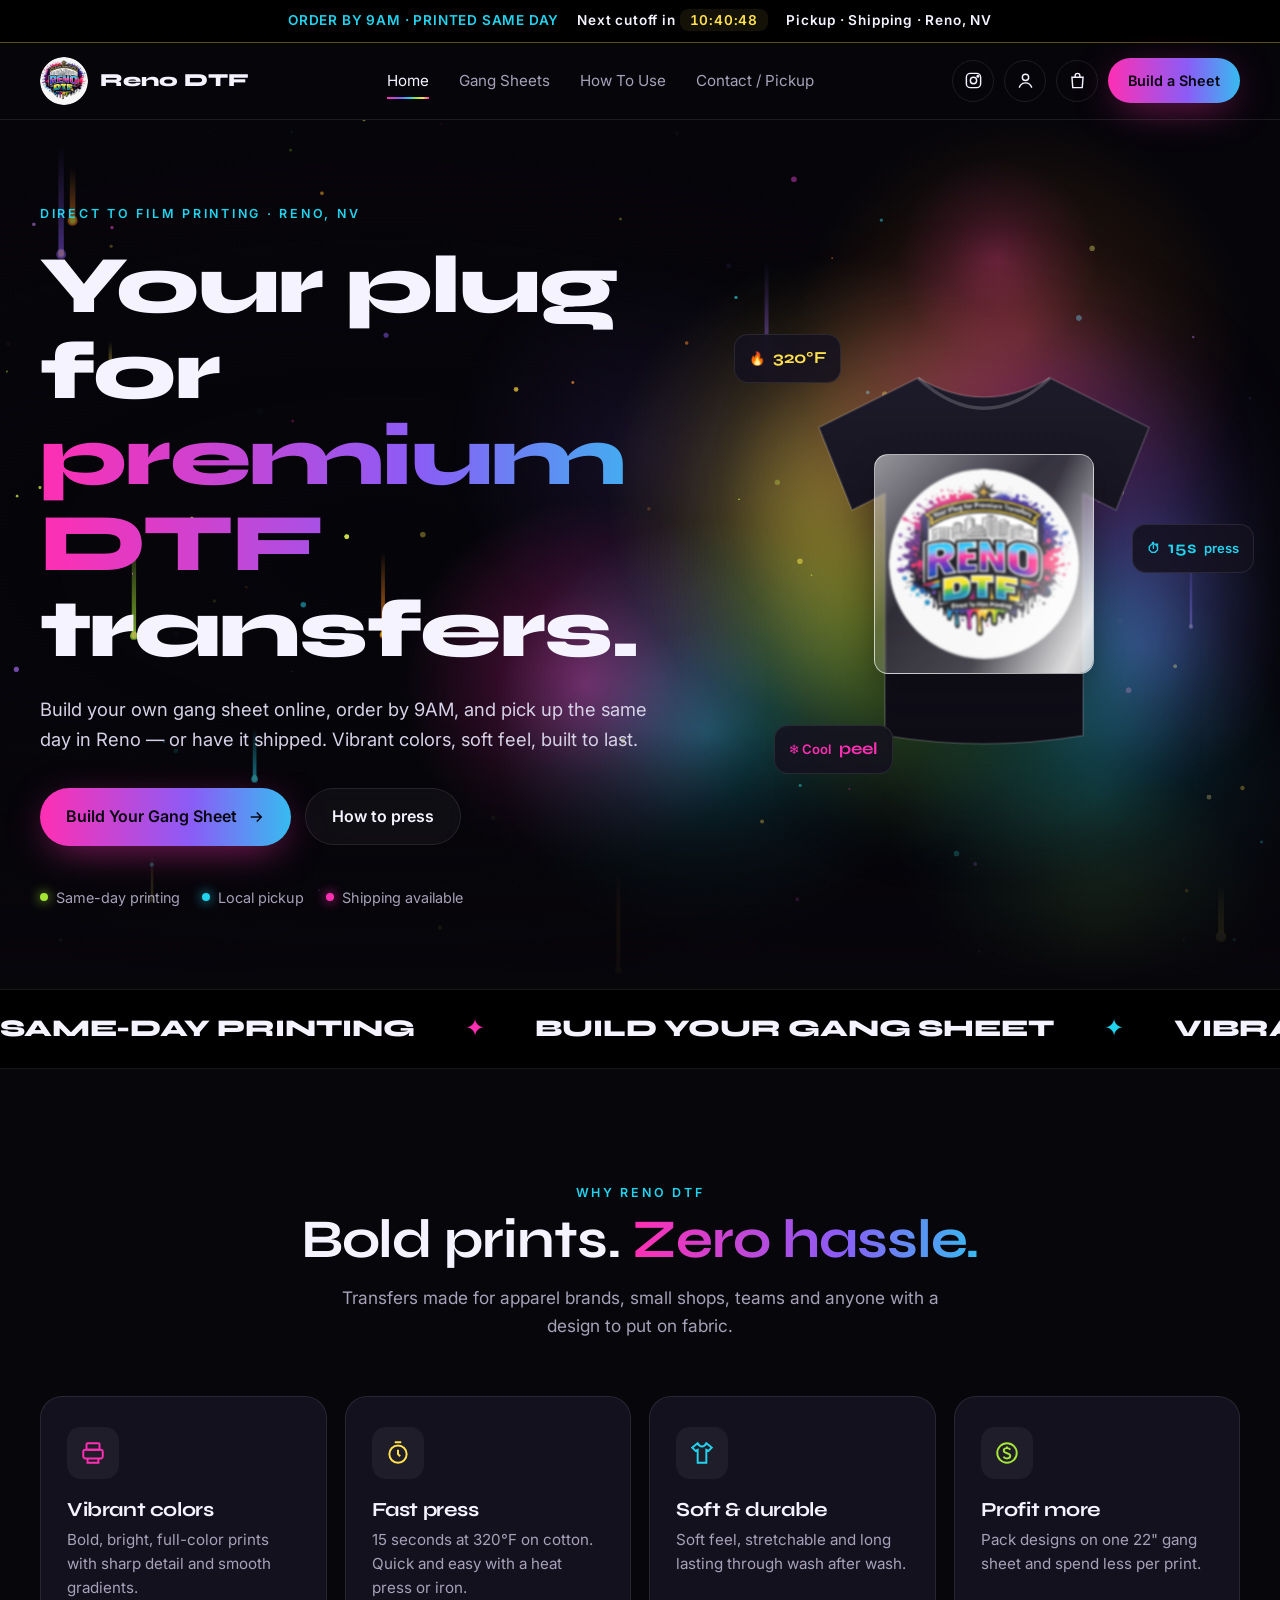
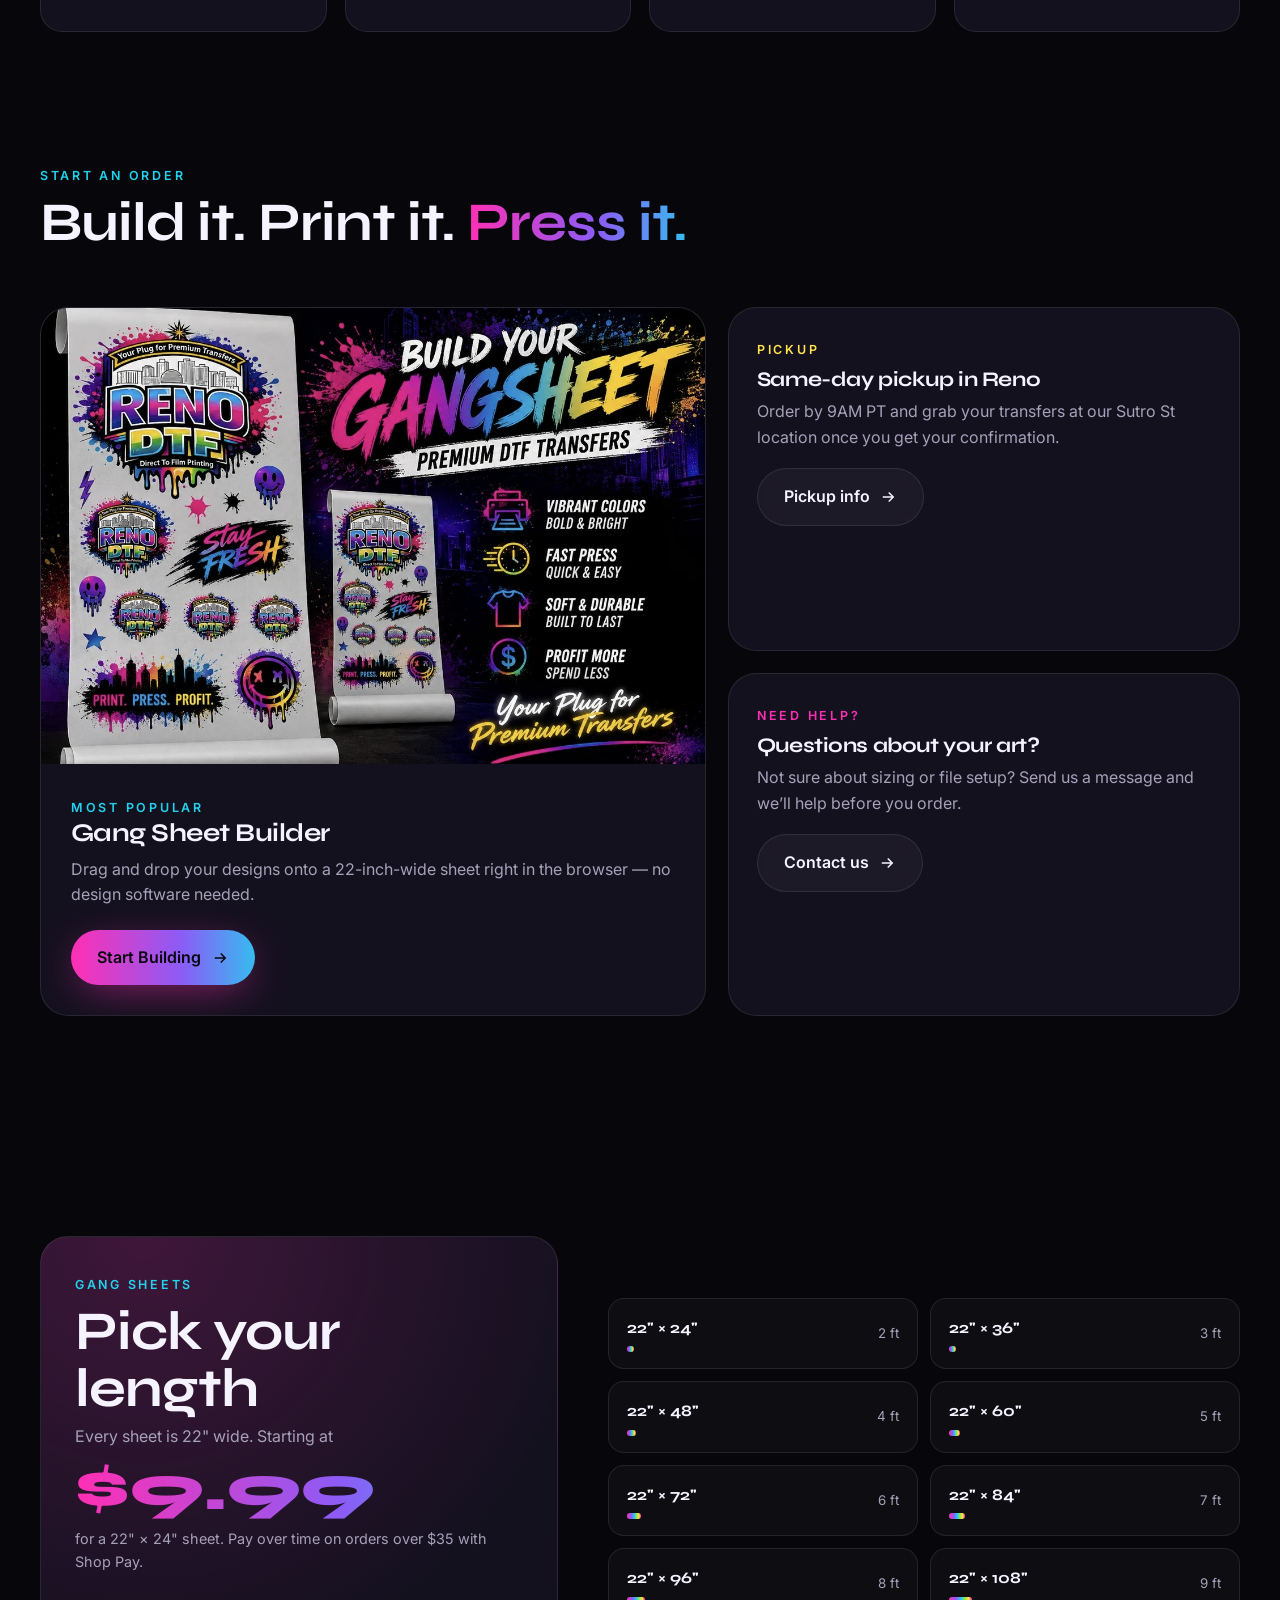
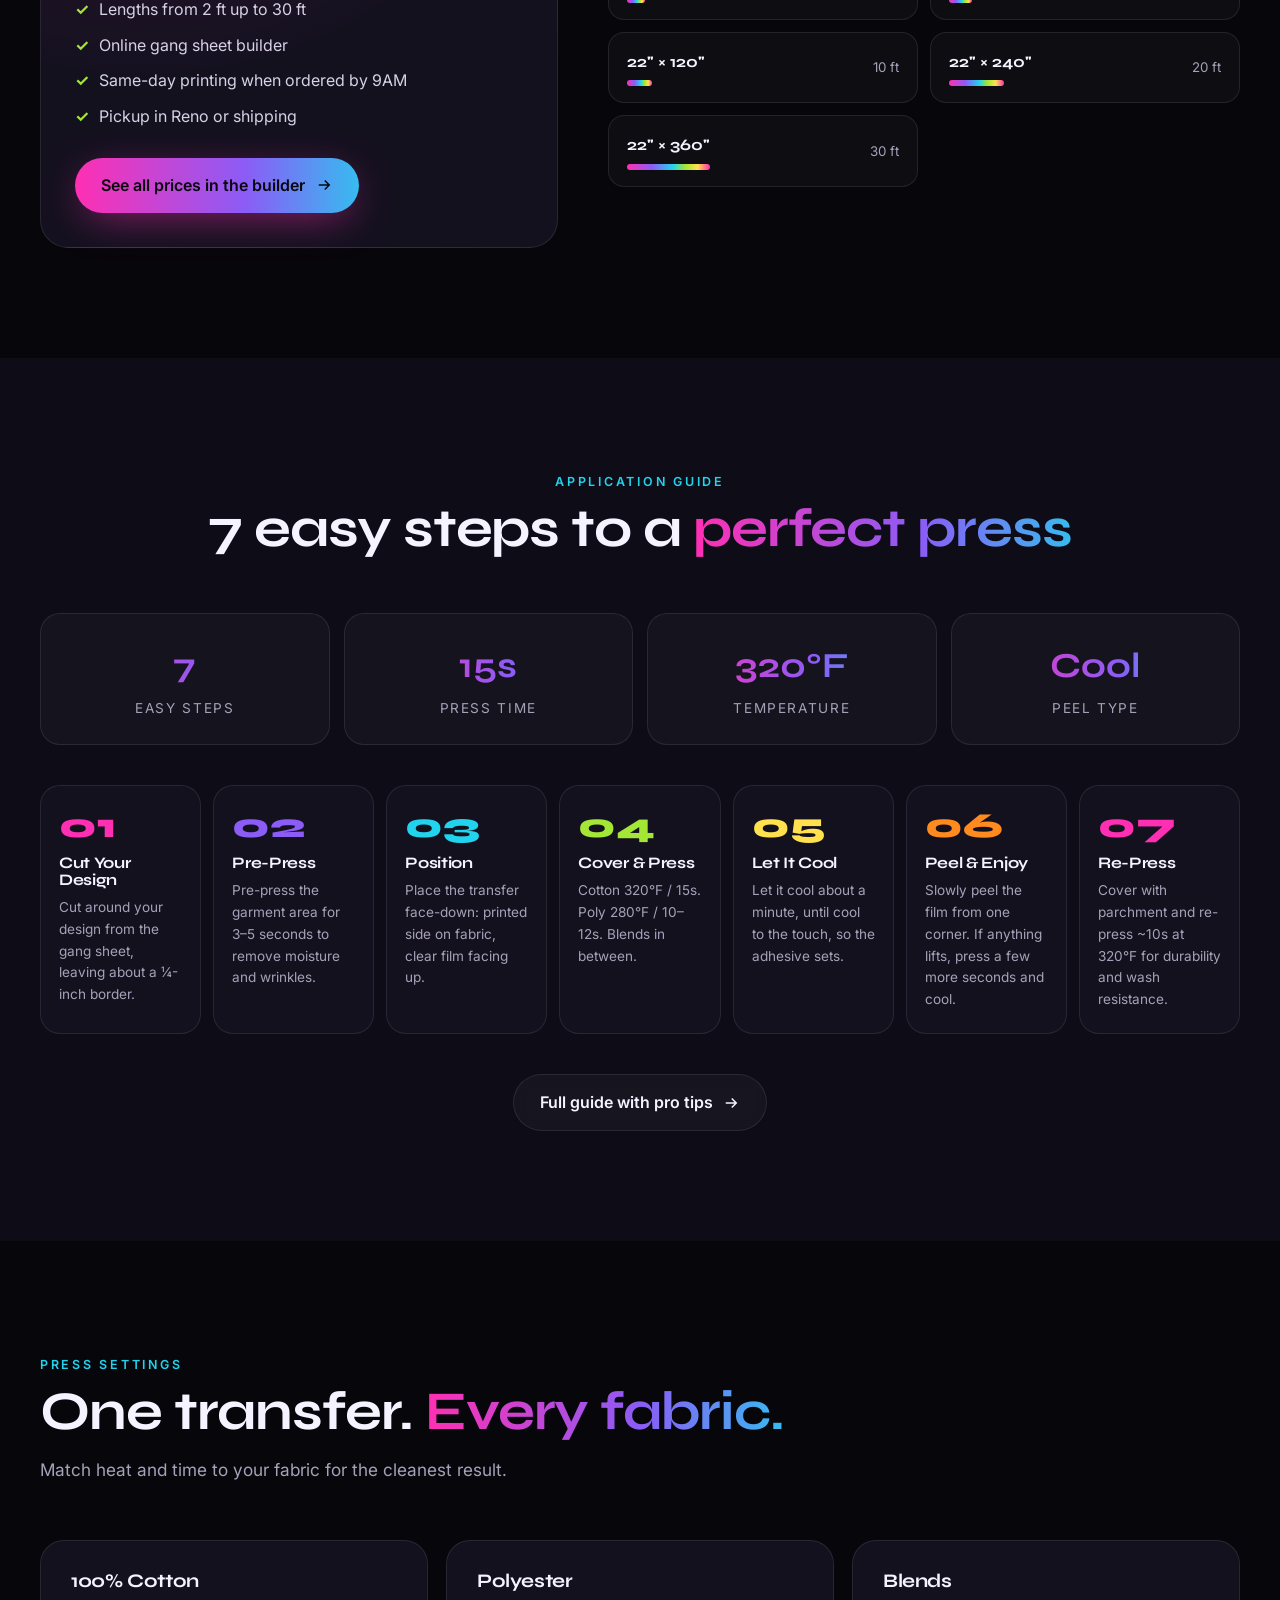
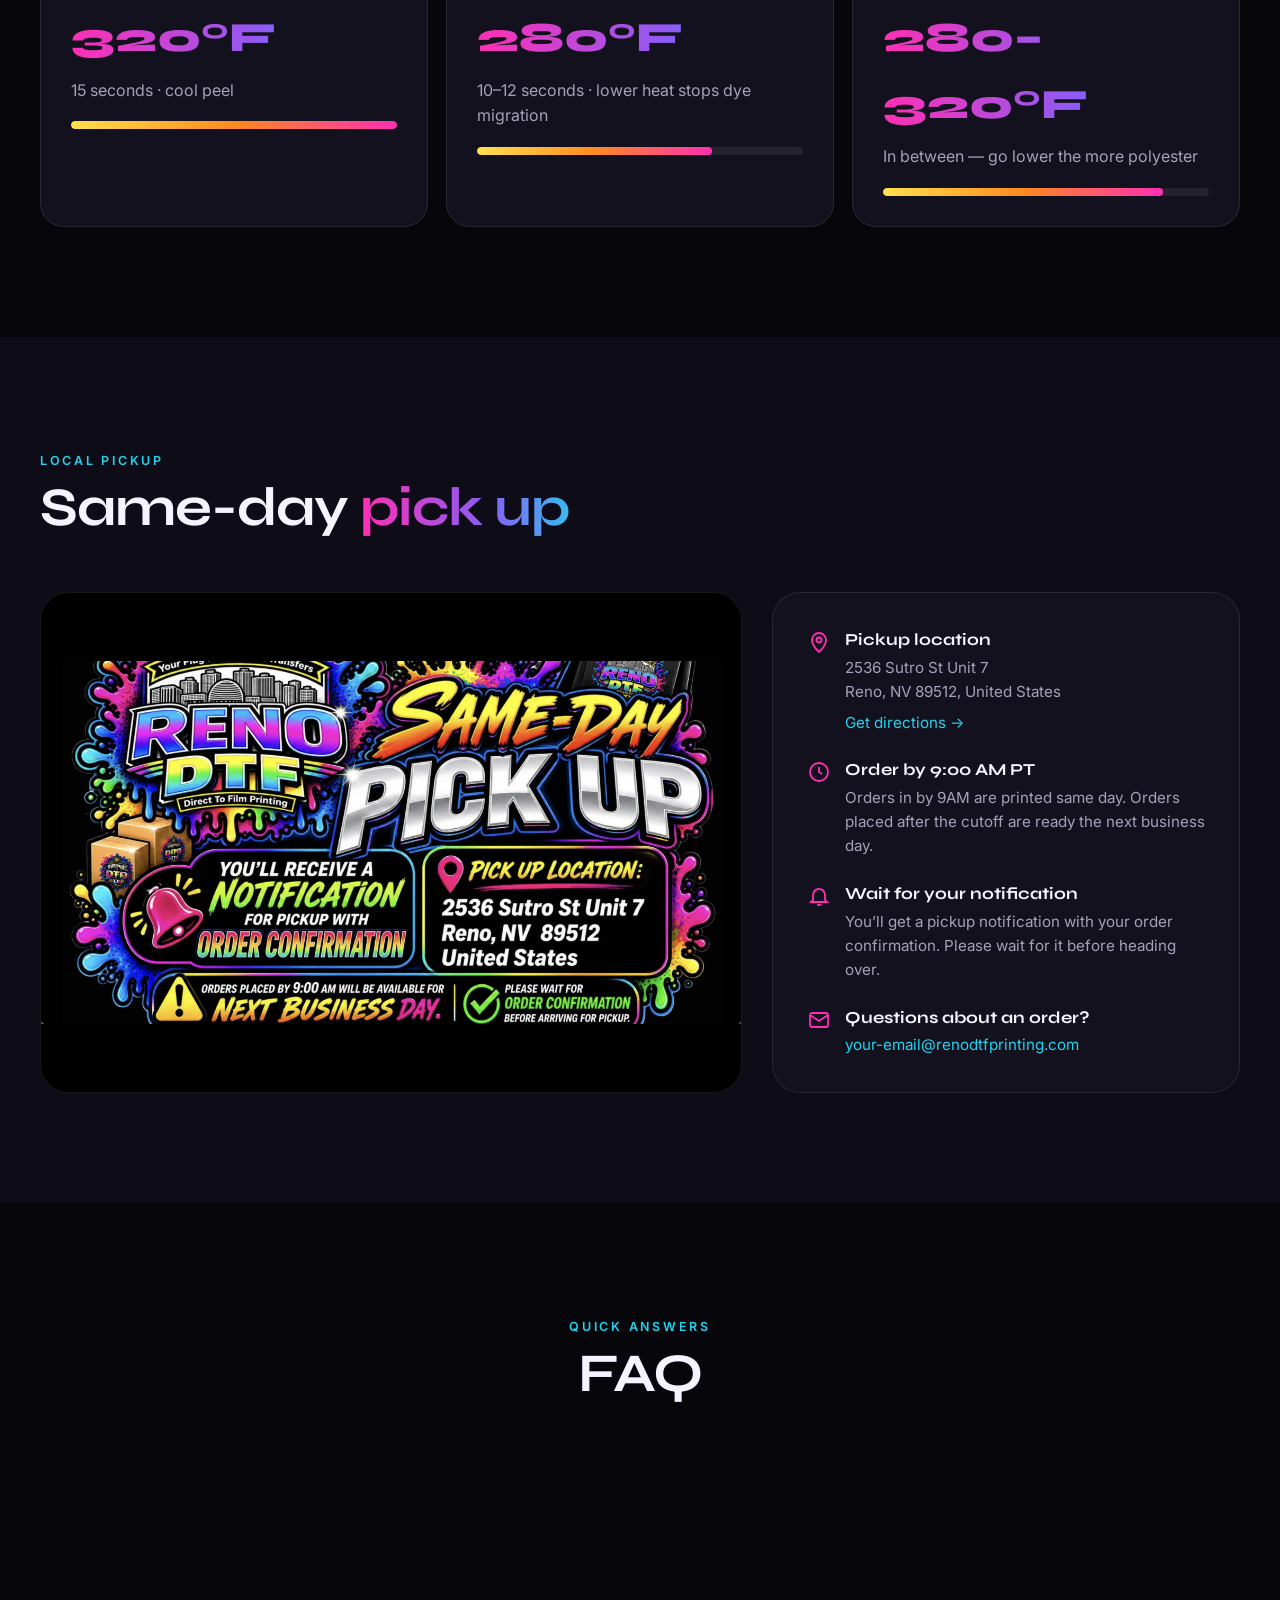
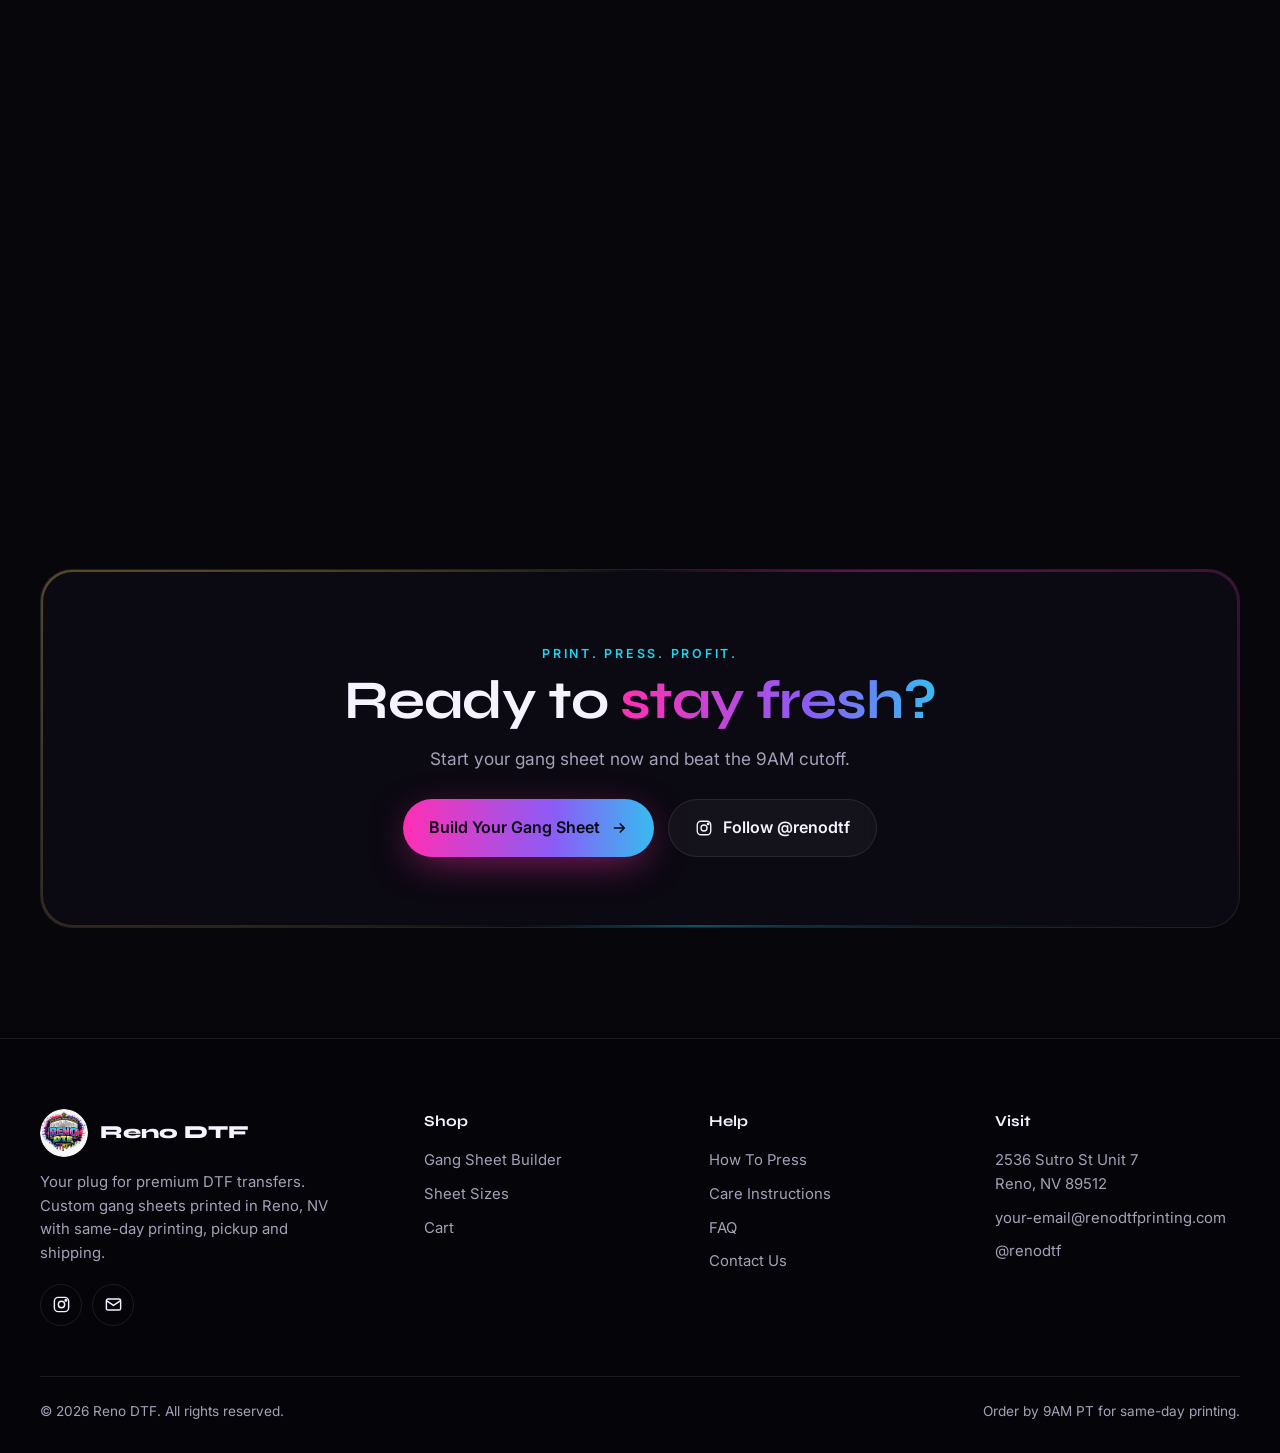
==== index.html @ 8057460b "Add files via upload" ====
<!doctype html>
<html lang="en">
<head>
<meta charset="utf-8">
<meta name="viewport" content="width=device-width,initial-scale=1">
<title>Reno DTF | Custom DTF Transfers & Gang Sheets in Reno, NV</title>
<meta name="description" content="Custom DTF transfers in Reno, NV. Build your own gang sheet, order by 9AM for same-day printing, pickup and shipping.">
<meta property="og:title" content="Reno DTF | Custom DTF Transfers & Gang Sheets in Reno, NV">
<meta property="og:description" content="Custom DTF transfers in Reno, NV. Build your own gang sheet, order by 9AM for same-day printing, pickup and shipping.">
<meta property="og:image" content="/assets/img/gangsheet-flyer.jpg">
<meta name="theme-color" content="#07060b">
<link rel="icon" href="/assets/img/favicon.png">
<link rel="preconnect" href="https://fonts.googleapis.com">
<link rel="preconnect" href="https://fonts.gstatic.com" crossorigin>
<link href="https://fonts.googleapis.com/css2?family=Inter:wght@400;500;600;700&family=Syne:wght@600;700;800&display=swap" rel="stylesheet">
<link rel="stylesheet" href="/css/style.css">
<script type="application/ld+json">
{"@context":"https://schema.org","@type":"LocalBusiness","name":"Reno DTF","description":"Custom DTF transfers and gang sheets in Reno, NV with same-day printing, pickup and shipping.","url":"https://www.renodtfprinting.com","image":"https://www.renodtfprinting.com/assets/img/logo.png","address":{"@type":"PostalAddress","streetAddress":"2536 Sutro St Unit 7","addressLocality":"Reno","addressRegion":"NV","postalCode":"89512","addressCountry":"US"},"sameAs":["https://www.instagram.com/renodtf/"]}
</script>
</head>
<body>
<div class="topbar"><div class="topbar-inner">
  <span class="pill">ORDER BY 9AM · PRINTED SAME DAY</span>
  <span><span data-countdown-label>Same-day cutoff in</span> <span class="countdown" data-countdown>--:--:--</span></span>
  <span>Pickup · Shipping · Reno, NV</span>
</div></div>
<header class="header"><nav class="nav container" aria-label="Main">
  <a class="brand" href="/"><img src="/assets/img/logo.png" alt="Reno DTF logo" width="48" height="48">Reno DTF</a>
  <div class="nav-links"><a href="/" class="active">Home</a><a href="/#order">Gang Sheets</a><a href="/how-to-use.html">How To Use</a><a href="/contact.html">Contact / Pickup</a></div>
  <div class="nav-actions">
    <a class="icon-btn" data-ig aria-label="Instagram"><svg viewBox="0 0 24 24" fill="none" stroke="currentColor" stroke-width="1.8"><rect x="3" y="3" width="18" height="18" rx="5"/><circle cx="12" cy="12" r="4"/><circle cx="17.5" cy="6.5" r="1" fill="currentColor"/></svg></a>
    <a class="icon-btn" data-shop="login" aria-label="Sign in with Shop"><svg viewBox="0 0 24 24" fill="none" stroke="currentColor" stroke-width="1.8"><circle cx="12" cy="8" r="4"/><path d="M4 21c1.5-4 4.5-6 8-6s6.5 2 8 6"/></svg></a>
    <a class="icon-btn" data-shop="cart" aria-label="Cart"><svg viewBox="0 0 24 24" fill="none" stroke="currentColor" stroke-width="1.8"><path d="M5 8h14l-1 13H6L5 8Z"/><path d="M9 8V6a3 3 0 0 1 6 0v2"/></svg></a>
    <a class="btn btn-primary nav-cta" data-shop="builder">Build a Sheet</a>
    <button class="icon-btn menu-toggle" aria-label="Open menu" aria-expanded="false"><svg viewBox="0 0 24 24" fill="none" stroke="currentColor" stroke-width="1.8"><path d="M4 7h16M4 12h16M4 17h16"/></svg></button>
  </div>
</nav></header>
<div class="mobile-menu"><a href="/" class="active">Home</a><a href="/#order">Gang Sheets</a><a href="/how-to-use.html">How To Use</a><a href="/contact.html">Contact / Pickup</a><a class="btn btn-primary" data-shop="builder">Build Your Gang Sheet</a><a class="btn btn-shop" data-shop="login">Sign in with Shop</a></div>
<main id="main">
<section class="hero">
  <canvas id="ink-canvas" aria-hidden="true"></canvas>
  <div class="container hero-grid">
    <div>
      <span class="eyebrow">Direct To Film Printing · Reno, NV</span>
      <h1><span class="line"><span>Your plug for</span></span><span class="line"><span class="grad-text">premium DTF</span></span><span class="line"><span>transfers.</span></span></h1>
      <p class="lead">Build your own gang sheet online, order by 9AM, and pick up the same day in Reno — or have it shipped. Vibrant colors, soft feel, built to last.</p>
      <div class="hero-ctas">
        <a class="btn btn-primary" data-shop="builder">Build Your Gang Sheet <svg viewBox="0 0 24 24" fill="none" stroke="currentColor" stroke-width="2"><path d="M5 12h14M13 6l6 6-6 6"/></svg></a>
        <a class="btn btn-ghost" href="/how-to-use.html">How to press</a>
      </div>
      <div class="hero-badges"><span><i></i>Same-day printing</span><span><i style="background:var(--cyan);box-shadow:0 0 12px var(--cyan)"></i>Local pickup</span><span><i style="background:var(--pink);box-shadow:0 0 12px var(--pink)"></i>Shipping available</span></div>
    </div>
    <div class="peel-stage" aria-hidden="true">
      <div class="peel-glow"></div>
      <div class="shirt"><svg viewBox="0 0 400 400"><defs><linearGradient id="sg" x1="0" y1="0" x2="0" y2="1"><stop offset="0" stop-color="#1d1a29"/><stop offset="1" stop-color="#0d0b14"/></linearGradient></defs>
<path d="M140 40 Q200 75 260 40 L350 85 L320 160 L290 145 L290 365 Q200 380 110 365 L110 145 L80 160 L50 85 Z" fill="url(#sg)" stroke="rgba(255,255,255,.12)" stroke-width="2"/>
<path d="M140 40 Q200 95 260 40" fill="none" stroke="rgba(255,255,255,.18)" stroke-width="3"/></svg></div>
      <img class="print" src="/assets/img/logo.png" alt="">
      <div class="film"></div>
      <div class="press-tag t1">🔥 <b>320°F</b></div>
      <div class="press-tag t2">⏱ <b>15s</b> press</div>
      <div class="press-tag t3">❄️ Cool <b>peel</b></div>
    </div>
  </div>
</section>

<div class="marquee" aria-hidden="true"><div class="marquee-track">
  <span>Same-day printing</span><span>Build your gang sheet</span><span>Vibrant colors</span><span>Soft & stretchable</span><span>Local Reno pickup</span><span>Print. Press. Profit.</span><span>Stay fresh</span><span>Same-day printing</span><span>Build your gang sheet</span><span>Vibrant colors</span><span>Soft & stretchable</span><span>Local Reno pickup</span><span>Print. Press. Profit.</span><span>Stay fresh</span>
</div></div>

<section>
  <div class="container">
    <div class="section-head center reveal"><span class="eyebrow">Why Reno DTF</span><h2>Bold prints. <span class="grad-text">Zero hassle.</span></h2><p class="lead">Transfers made for apparel brands, small shops, teams and anyone with a design to put on fabric.</p></div>
    <div class="feature-grid">
      <div class="feature reveal"><div class="ico" style="color:var(--pink)"><svg viewBox="0 0 24 24" fill="none" stroke="currentColor" stroke-width="1.8"><rect x="6" y="3" width="12" height="6" rx="1"/><rect x="3" y="9" width="18" height="8" rx="2"/><path d="M7 17v4h10v-4"/></svg></div><h3>Vibrant colors</h3><p>Bold, bright, full-color prints with sharp detail and smooth gradients.</p></div>
      <div class="feature reveal d1"><div class="ico" style="color:var(--yellow)"><svg viewBox="0 0 24 24" fill="none" stroke="currentColor" stroke-width="1.8"><circle cx="12" cy="13" r="8"/><path d="M12 9v4l2 2M9 2h6"/></svg></div><h3>Fast press</h3><p>15 seconds at 320°F on cotton. Quick and easy with a heat press or iron.</p></div>
      <div class="feature reveal d2"><div class="ico" style="color:var(--cyan)"><svg viewBox="0 0 24 24" fill="none" stroke="currentColor" stroke-width="1.8"><path d="M8 3 3 7l3 3 2-1v12h8V9l2 1 3-3-5-4c-1 2-3 3-4 3s-3-1-4-3Z"/></svg></div><h3>Soft & durable</h3><p>Soft feel, stretchable and long lasting through wash after wash.</p></div>
      <div class="feature reveal d3"><div class="ico" style="color:var(--lime)"><svg viewBox="0 0 24 24" fill="none" stroke="currentColor" stroke-width="1.8"><circle cx="12" cy="12" r="9"/><path d="M15 9c-.5-1-1.6-1.5-3-1.5-1.8 0-3 .9-3 2.2 0 3.3 6 1.8 6 4.9 0 1.3-1.3 2.4-3 2.4-1.5 0-2.7-.6-3.2-1.7M12 6v1.5M12 16.5V18"/></svg></div><h3>Profit more</h3><p>Pack designs on one 22" gang sheet and spend less per print.</p></div>
    </div>
  </div>
</section>

<section id="order" style="padding-top:20px">
  <div class="container">
    <div class="section-head reveal"><span class="eyebrow">Start an order</span><h2>Build it. Print it. <span class="grad-text">Press it.</span></h2></div>
    <div class="paths">
      <a class="path-card reveal" data-shop="builder">
        <div class="media"><img src="/assets/img/gangsheet-flyer.jpg" alt="Build your gang sheet — premium DTF transfers"></div>
        <div class="body"><span class="eyebrow">Most popular</span><h3>Gang Sheet Builder</h3><p>Drag and drop your designs onto a 22-inch-wide sheet right in the browser — no design software needed.</p><span class="btn btn-primary">Start Building <svg viewBox="0 0 24 24" fill="none" stroke="currentColor" stroke-width="2"><path d="M5 12h14M13 6l6 6-6 6"/></svg></span></div>
      </a>
      <div class="stack">
        <div class="mini-card reveal d1"><span class="eyebrow" style="color:var(--yellow)">Pickup</span><h3>Same-day pickup in Reno</h3><p>Order by 9AM PT and grab your transfers at our Sutro St location once you get your confirmation.</p><a class="btn btn-ghost" href="/contact.html">Pickup info <svg viewBox="0 0 24 24" fill="none" stroke="currentColor" stroke-width="2"><path d="M5 12h14M13 6l6 6-6 6"/></svg></a></div>
        <div class="mini-card reveal d2"><span class="eyebrow" style="color:var(--pink)">Need help?</span><h3>Questions about your art?</h3><p>Not sure about sizing or file setup? Send us a message and we’ll help before you order.</p><a class="btn btn-ghost" href="/contact.html#form">Contact us <svg viewBox="0 0 24 24" fill="none" stroke="currentColor" stroke-width="2"><path d="M5 12h14M13 6l6 6-6 6"/></svg></a></div>
      </div>
    </div>
  </div>
</section>

<section id="sizes">
  <div class="container sizes-wrap">
    <div class="price-box reveal">
      <span class="eyebrow">Gang sheets</span>
      <h2 style="margin-bottom:6px">Pick your length</h2>
      <p style="color:var(--muted)">Every sheet is 22" wide. Starting at</p>
      <div class="price grad-text" style="margin-top:8px">$9.99</div>
      <p style="color:var(--muted);font-size:.9rem;margin-top:6px">for a 22" × 24" sheet. Pay over time on orders over $35 with Shop Pay.</p>
      <ul><li>Lengths from 2 ft up to 30 ft</li><li>Online gang sheet builder</li><li>Same-day printing when ordered by 9AM</li><li>Pickup in Reno or shipping</li></ul>
      <a class="btn btn-primary" data-shop="builder">See all prices in the builder <svg viewBox="0 0 24 24" fill="none" stroke="currentColor" stroke-width="2"><path d="M5 12h14M13 6l6 6-6 6"/></svg></a>
    </div>
    <div class="sizes"><a class="size reveal" data-shop="builder"><div><b>22" × 24"</b><div class="size-bar" style="width:10%"></div></div><small>2 ft</small></a><a class="size reveal" data-shop="builder"><div><b>22" × 36"</b><div class="size-bar" style="width:10%"></div></div><small>3 ft</small></a><a class="size reveal" data-shop="builder"><div><b>22" × 48"</b><div class="size-bar" style="width:13%"></div></div><small>4 ft</small></a><a class="size reveal" data-shop="builder"><div><b>22" × 60"</b><div class="size-bar" style="width:16%"></div></div><small>5 ft</small></a><a class="size reveal" data-shop="builder"><div><b>22" × 72"</b><div class="size-bar" style="width:20%"></div></div><small>6 ft</small></a><a class="size reveal" data-shop="builder"><div><b>22" × 84"</b><div class="size-bar" style="width:23%"></div></div><small>7 ft</small></a><a class="size reveal" data-shop="builder"><div><b>22" × 96"</b><div class="size-bar" style="width:26%"></div></div><small>8 ft</small></a><a class="size reveal" data-shop="builder"><div><b>22" × 108"</b><div class="size-bar" style="width:30%"></div></div><small>9 ft</small></a><a class="size reveal" data-shop="builder"><div><b>22" × 120"</b><div class="size-bar" style="width:33%"></div></div><small>10 ft</small></a><a class="size reveal" data-shop="builder"><div><b>22" × 240"</b><div class="size-bar" style="width:66%"></div></div><small>20 ft</small></a><a class="size reveal" data-shop="builder"><div><b>22" × 360"</b><div class="size-bar" style="width:100%"></div></div><small>30 ft</small></a></div>
  </div>
</section>

<section style="background:var(--bg-2)">
  <div class="container">
    <div class="section-head center reveal"><span class="eyebrow">Application guide</span><h2>7 easy steps to a <span class="grad-text">perfect press</span></h2></div>
    <div class="quick">
  <div class="reveal"><b class="grad-text">7</b><span>Easy steps</span></div>
  <div class="reveal d1"><b class="grad-text">15s</b><span>Press time</span></div>
  <div class="reveal d2"><b class="grad-text">320°F</b><span>Temperature</span></div>
  <div class="reveal d3"><b class="grad-text">Cool</b><span>Peel type</span></div>
</div>
    <div class="steps"><div class="step reveal d0"><div class="num" style="color:var(--pink)">01</div><h3>Cut Your Design</h3><p>Cut around your design from the gang sheet, leaving about a ¼-inch border.</p></div><div class="step reveal d1"><div class="num" style="color:var(--violet)">02</div><h3>Pre-Press</h3><p>Pre-press the garment area for 3–5 seconds to remove moisture and wrinkles.</p></div><div class="step reveal d2"><div class="num" style="color:var(--cyan)">03</div><h3>Position</h3><p>Place the transfer face-down: printed side on fabric, clear film facing up.</p></div><div class="step reveal d3"><div class="num" style="color:var(--lime)">04</div><h3>Cover & Press</h3><p>Cotton 320°F / 15s. Poly 280°F / 10–12s. Blends in between.</p></div><div class="step reveal d0"><div class="num" style="color:var(--yellow)">05</div><h3>Let It Cool</h3><p>Let it cool about a minute, until cool to the touch, so the adhesive sets.</p></div><div class="step reveal d1"><div class="num" style="color:var(--orange)">06</div><h3>Peel & Enjoy</h3><p>Slowly peel the film from one corner. If anything lifts, press a few more seconds and cool.</p></div><div class="step reveal d2"><div class="num" style="color:var(--pink)">07</div><h3>Re-Press</h3><p>Cover with parchment and re-press ~10s at 320°F for durability and wash resistance.</p></div></div>
    <div style="text-align:center;margin-top:40px" class="reveal"><a class="btn btn-ghost" href="/how-to-use.html">Full guide with pro tips <svg viewBox="0 0 24 24" fill="none" stroke="currentColor" stroke-width="2"><path d="M5 12h14M13 6l6 6-6 6"/></svg></a></div>
  </div>
</section>

<section>
  <div class="container">
    <div class="section-head reveal"><span class="eyebrow">Press settings</span><h2>One transfer. <span class="grad-text">Every fabric.</span></h2><p class="lead">Match heat and time to your fabric for the cleanest result.</p></div>
    <div class="fabric">
  <div class="fab reveal"><h3>100% Cotton</h3><div class="temp grad-text">320°F</div><div class="meta">15 seconds · cool peel</div><div class="thermo"><span style="--w:100%"></span></div></div>
  <div class="fab reveal d1"><h3>Polyester</h3><div class="temp grad-text">280°F</div><div class="meta">10–12 seconds · lower heat stops dye migration</div><div class="thermo"><span style="--w:72%"></span></div></div>
  <div class="fab reveal d2"><h3>Blends</h3><div class="temp grad-text">280–320°F</div><div class="meta">In between — go lower the more polyester</div><div class="thermo"><span style="--w:86%"></span></div></div>
</div>
  </div>
</section>

<section style="background:var(--bg-2)">
  <div class="container">
    <div class="section-head reveal"><span class="eyebrow">Local pickup</span><h2>Same-day <span class="grad-text">pick up</span></h2></div>
    <div class="pickup">
  <div class="pickup-img reveal"><img src="/assets/img/pickup-flyer.jpg" alt="Reno DTF same-day pickup flyer — 2536 Sutro St Unit 7, Reno NV"></div>
  <div class="pickup-info reveal d1">
    <div class="row"><svg viewBox="0 0 24 24" fill="none" stroke="currentColor" stroke-width="1.8"><path d="M12 22s7-6.5 7-12a7 7 0 1 0-14 0c0 5.5 7 12 7 12Z"/><circle cx="12" cy="10" r="2.5"/></svg><div><h4>Pickup location</h4><p>2536 Sutro St Unit 7<br>Reno, NV 89512, United States</p><p style="margin-top:6px"><a data-maps style="color:var(--cyan)">Get directions →</a></p></div></div>
    <div class="row"><svg viewBox="0 0 24 24" fill="none" stroke="currentColor" stroke-width="1.8"><circle cx="12" cy="12" r="9"/><path d="M12 7v5l3 2"/></svg><div><h4>Order by 9:00 AM PT</h4><p>Orders in by 9AM are printed same day. Orders placed after the cutoff are ready the next business day.</p></div></div>
    <div class="row"><svg viewBox="0 0 24 24" fill="none" stroke="currentColor" stroke-width="1.8"><path d="M6 16V11a6 6 0 1 1 12 0v5l2 2H4l2-2Z"/><path d="M10 21h4"/></svg><div><h4>Wait for your notification</h4><p>You’ll get a pickup notification with your order confirmation. Please wait for it before heading over.</p></div></div>
    <div class="row"><svg viewBox="0 0 24 24" fill="none" stroke="currentColor" stroke-width="1.8"><rect x="3" y="5" width="18" height="14" rx="2"/><path d="m3 7 9 6 9-6"/></svg><div><h4>Questions about an order?</h4><p><a data-email style="color:var(--cyan)"></a></p></div></div>
  </div>
</div>
  </div>
</section>

<section id="faq">
  <div class="container">
    <div class="section-head center reveal"><span class="eyebrow">Quick answers</span><h2>FAQ</h2></div>
    <div class="faq reveal">
      <details><summary>What is DTF printing?</summary><p>DTF (Direct To Film) prints your design onto a special film with adhesive. You heat-press it onto fabric, peel the film away, and the design stays on the garment — bright, soft and stretchable.</p></details>
      <details><summary>What is a gang sheet?</summary><p>A gang sheet is one 22-inch-wide sheet packed with as many designs as you want. You cut them apart and press each one, so you pay for the sheet, not per design.</p></details>
      <details><summary>What’s the order cutoff for same-day?</summary><p>Order by 9:00 AM Pacific Time for same-day printing. Orders after the cutoff are ready the next business day.</p></details>
      <details><summary>How does pickup work?</summary><p>Wait for your pickup notification with your order confirmation, then come to 2536 Sutro St Unit 7, Reno, NV 89512.</p></details>
      <details><summary>Do you ship?</summary><p>Yes — shipping is available. Choose it at checkout.</p></details>
      <details><summary>Can I use a household iron?</summary><p>Yes. A heat press gives the most consistent result, but a household iron works. Press straight down — don’t slide it — and follow the time and temperature guide.</p></details>
      <details><summary>How do I care for my printed garments?</summary><p>Wash inside out in cold water, tumble dry on low heat or air dry, and do not bleach.</p></details>
    </div>
  </div>
</section>

<section style="padding-top:0">
  <div class="container">
    <div class="cta-band reveal">
      <span class="eyebrow">Print. Press. Profit.</span>
      <h2>Ready to <span class="grad-text">stay fresh?</span></h2>
      <p class="lead" style="margin-inline:auto">Start your gang sheet now and beat the 9AM cutoff.</p>
      <div class="hero-ctas"><a class="btn btn-primary" data-shop="builder">Build Your Gang Sheet <svg viewBox="0 0 24 24" fill="none" stroke="currentColor" stroke-width="2"><path d="M5 12h14M13 6l6 6-6 6"/></svg></a><a class="btn btn-ghost" data-ig><svg viewBox="0 0 24 24" fill="none" stroke="currentColor" stroke-width="1.8"><rect x="3" y="3" width="18" height="18" rx="5"/><circle cx="12" cy="12" r="4"/><circle cx="17.5" cy="6.5" r="1" fill="currentColor"/></svg> Follow @renodtf</a></div>
    </div>
  </div>
</section>
</main>
<footer><div class="container">
  <div class="foot">
    <div>
      <a class="brand" href="/"><img src="/assets/img/logo.png" alt="" width="48" height="48">Reno DTF</a>
      <p>Your plug for premium DTF transfers. Custom gang sheets printed in Reno, NV with same-day printing, pickup and shipping.</p>
      <div class="socials"><a class="icon-btn" data-ig aria-label="Instagram"><svg viewBox="0 0 24 24" fill="none" stroke="currentColor" stroke-width="1.8"><rect x="3" y="3" width="18" height="18" rx="5"/><circle cx="12" cy="12" r="4"/><circle cx="17.5" cy="6.5" r="1" fill="currentColor"/></svg></a><a class="icon-btn" data-email data-keep-text aria-label="Email"><svg viewBox="0 0 24 24" fill="none" stroke="currentColor" stroke-width="1.8"><rect x="3" y="5" width="18" height="14" rx="2"/><path d="m3 7 9 6 9-6"/></svg></a></div>
    </div>
    <div><h5>Shop</h5><ul>
      <li><a data-shop="builder">Gang Sheet Builder</a></li>
      <li><a href="/#sizes">Sheet Sizes</a></li>
      <li><a data-shop="cart">Cart</a></li>
    </ul></div>
    <div><h5>Help</h5><ul>
      <li><a href="/how-to-use.html">How To Press</a></li>
      <li><a href="/how-to-use.html#care">Care Instructions</a></li>
      <li><a href="/#faq">FAQ</a></li>
      <li><a href="/contact.html">Contact Us</a></li>
    </ul></div>
    <div><h5>Visit</h5><ul>
      <li><a data-maps>2536 Sutro St Unit 7<br>Reno, NV 89512</a></li>
      <li><a data-email></a></li>
      <li><a data-ig>@renodtf</a></li>
    </ul></div>
  </div>
  <div class="copy"><span>© <span id="year"></span> Reno DTF. All rights reserved.</span><span>Order by 9AM PT for same-day printing.</span></div>
</div></footer>
<div class="toast" role="status">Opening your email app with the order details…</div>
<script src="/js/config.js"></script>
<script src="/js/main.js"></script>
</body>
</html>
---- css/style.css ----
/* ============ RENO DTF — Design tokens ============ */
:root{
  --bg:#07060b;
  --bg-2:#0e0c16;
  --card:#14111f;
  --line:rgba(255,255,255,.09);
  --text:#f5f3ff;
  --muted:#a6a1b8;
  --pink:#ff2fb3;
  --violet:#8b5cf6;
  --cyan:#22d3ee;
  --lime:#a3e635;
  --yellow:#ffe14d;
  --orange:#ff8a1f;
  --grad:linear-gradient(90deg,var(--pink),var(--violet) 30%,var(--cyan) 55%,var(--lime) 70%,var(--yellow) 85%,var(--pink));
  --radius:22px;
  --font-display:"Syne",system-ui,sans-serif;
  --font-body:"Inter",system-ui,sans-serif;
  --ease:cubic-bezier(.2,.8,.2,1);
}
*{box-sizing:border-box;margin:0;padding:0}
html{scroll-behavior:smooth}
body{background:var(--bg);color:var(--text);font-family:var(--font-body);line-height:1.6;overflow-x:hidden;-webkit-font-smoothing:antialiased}
img{max-width:100%;display:block}
a{color:inherit;text-decoration:none}
button{font:inherit;cursor:pointer;border:0;background:none;color:inherit}
.container{width:min(1200px,100% - 32px);margin-inline:auto}
.grad-text{background:var(--grad);-webkit-background-clip:text;background-clip:text;color:transparent;background-size:200% 100%;animation:shimmer 6s linear infinite}
@keyframes shimmer{to{background-position:200% 0}}
.eyebrow{font-size:.78rem;letter-spacing:.22em;text-transform:uppercase;color:var(--cyan);font-weight:600}
h1,h2,h3{font-family:var(--font-display);line-height:1.05;letter-spacing:-.02em}
h2{font-size:clamp(2rem,4.5vw,3.4rem);margin:.4rem 0 1rem}
.lead{color:var(--muted);font-size:1.08rem;max-width:620px}
section{padding:110px 0;position:relative}
.section-head{margin-bottom:56px}
.section-head.center{text-align:center}
.section-head.center .lead{margin-inline:auto}

/* ============ Buttons ============ */
.btn{display:inline-flex;align-items:center;gap:.6rem;padding:15px 26px;border-radius:999px;font-weight:600;transition:transform .3s var(--ease),box-shadow .3s var(--ease),background .3s}
.btn-primary{background:var(--grad);background-size:200% 100%;color:#0a0710;box-shadow:0 10px 40px -10px rgba(255,47,179,.6);animation:shimmer 5s linear infinite}
.btn-primary:hover{transform:translateY(-3px);box-shadow:0 18px 50px -12px rgba(34,211,238,.7)}
.btn-ghost{border:1px solid var(--line);background:rgba(255,255,255,.04);backdrop-filter:blur(8px)}
.btn-ghost:hover{background:rgba(255,255,255,.1);transform:translateY(-3px)}
.btn-shop{background:#5a31f4;color:#fff}
.btn-shop:hover{background:#4a22e0;transform:translateY(-3px)}
.btn svg{width:18px;height:18px}

/* ============ Announcement bar ============ */
.topbar{background:#000;border-bottom:1px solid rgba(255,225,77,.35);font-size:.85rem;font-weight:600;letter-spacing:.06em;overflow:hidden}
.topbar-inner{display:flex;justify-content:center;align-items:center;gap:18px;padding:10px 16px;flex-wrap:wrap;text-align:center}
.topbar .pill{color:var(--cyan)}
.countdown{font-variant-numeric:tabular-nums;color:var(--yellow);background:rgba(255,225,77,.08);padding:3px 10px;border-radius:8px}

/* ============ Header ============ */
.header{position:sticky;top:0;z-index:50;background:rgba(7,6,11,.72);backdrop-filter:blur(16px) saturate(140%);border-bottom:1px solid var(--line);transition:background .3s}
.nav{display:flex;align-items:center;justify-content:space-between;height:76px}
.brand{display:flex;align-items:center;gap:12px;font-family:var(--font-display);font-weight:800;font-size:1.15rem}
.brand img{width:48px;height:48px;border-radius:50%;animation:spinglow 8s linear infinite}
@keyframes spinglow{0%,100%{filter:drop-shadow(0 0 6px rgba(255,47,179,.55))}50%{filter:drop-shadow(0 0 12px rgba(34,211,238,.7))}}
.nav-links{display:flex;gap:30px;font-size:.95rem;color:var(--muted)}
.nav-links a{position:relative;transition:color .2s}
.nav-links a:hover,.nav-links a.active{color:var(--text)}
.nav-links a::after{content:"";position:absolute;left:0;bottom:-6px;height:2px;width:0;background:var(--grad);transition:width .3s var(--ease)}
.nav-links a:hover::after,.nav-links a.active::after{width:100%}
.nav-actions{display:flex;align-items:center;gap:10px}
.icon-btn{width:42px;height:42px;display:grid;place-items:center;border-radius:50%;border:1px solid var(--line);transition:background .2s}
.icon-btn:hover{background:rgba(255,255,255,.08)}
.icon-btn svg{width:19px;height:19px}
.nav-cta{padding:11px 20px;font-size:.9rem}
.menu-toggle{display:none}
.mobile-menu{display:none}

/* ============ Hero ============ */
.hero{min-height:calc(100vh - 116px);display:flex;align-items:center;padding:80px 0;overflow:hidden}
#ink-canvas{position:absolute;inset:0;width:100%;height:100%;z-index:0;opacity:.85}
.hero::after{content:"";position:absolute;inset:0;background:radial-gradient(ellipse at 30% 50%,transparent 0%,rgba(7,6,11,.55) 70%),linear-gradient(to bottom,transparent 70%,var(--bg));z-index:1;pointer-events:none}
.hero-grid{position:relative;z-index:2;display:grid;grid-template-columns:1.1fr .9fr;gap:60px;align-items:center}
.hero h1{font-size:clamp(2.8rem,6.4vw,5.6rem);font-weight:800;margin:18px 0 22px}
.hero h1 .line{display:block;overflow:hidden}
.hero h1 .line span{display:inline-block;transform:translateY(110%);animation:rise 1s var(--ease) forwards}
.hero h1 .line:nth-child(2) span{animation-delay:.12s}
.hero h1 .line:nth-child(3) span{animation-delay:.24s}
@keyframes rise{to{transform:none}}
.hero .lead{font-size:1.15rem;margin-bottom:34px;color:#d6d1e6}
.hero-ctas{display:flex;gap:14px;flex-wrap:wrap}
.hero-badges{display:flex;gap:22px;margin-top:40px;flex-wrap:wrap;color:var(--muted);font-size:.9rem}
.hero-badges span{display:flex;align-items:center;gap:8px}
.hero-badges i{width:8px;height:8px;border-radius:50%;background:var(--lime);box-shadow:0 0 12px var(--lime);animation:pulse 2s infinite}
@keyframes pulse{50%{opacity:.35}}

/* Peel stage — looping "transfer peel" animation */
.peel-stage{position:relative;aspect-ratio:1/1;max-width:500px;margin-inline:auto;width:100%}
.peel-glow{position:absolute;inset:8%;border-radius:50%;background:conic-gradient(from 0deg,var(--pink),var(--violet),var(--cyan),var(--lime),var(--yellow),var(--pink));filter:blur(60px);opacity:.55;animation:rotate 12s linear infinite}
@keyframes rotate{to{transform:rotate(360deg)}}
.shirt{position:absolute;inset:6%;display:grid;place-items:center}
.shirt svg{width:100%;height:100%;filter:drop-shadow(0 30px 50px rgba(0,0,0,.6))}
.print{position:absolute;width:38%;top:33%;left:31%;border-radius:50%;animation:printIn 8s var(--ease) infinite}
.film{position:absolute;width:44%;aspect-ratio:1;top:30%;left:28%;border-radius:14px;
  background:linear-gradient(135deg,rgba(255,255,255,.55),rgba(255,255,255,.12) 40%,rgba(255,255,255,.35));
  border:1px solid rgba(255,255,255,.6);backdrop-filter:blur(1px);transform-origin:top right;animation:peel 8s var(--ease) infinite;box-shadow:0 10px 30px rgba(0,0,0,.25)}
.film::after{content:"";position:absolute;inset:0;border-radius:inherit;background:linear-gradient(115deg,transparent 30%,rgba(255,255,255,.8) 45%,transparent 60%);background-size:250% 100%;animation:sheen 2.6s linear infinite}
@keyframes sheen{to{background-position:-150% 0}}
@keyframes peel{
  0%,12%{transform:translateY(-140%) rotate(-8deg);opacity:0}
  24%,52%{transform:none;opacity:1}
  68%{transform:perspective(600px) rotateY(-70deg) rotateZ(10deg) translate(30%,-20%);opacity:.9}
  78%,100%{transform:perspective(600px) rotateY(-90deg) translate(80%,-60%);opacity:0}
}
@keyframes printIn{
  0%,22%{opacity:0;transform:scale(.92);filter:blur(4px)}
  30%,92%{opacity:1;transform:none;filter:none}
  100%{opacity:0}
}
.press-tag{position:absolute;padding:10px 14px;border-radius:14px;background:rgba(20,17,31,.85);border:1px solid var(--line);backdrop-filter:blur(10px);font-size:.82rem;font-weight:600;display:flex;align-items:center;gap:8px;animation:float 6s ease-in-out infinite}
.press-tag b{font-family:var(--font-display);font-size:1.05rem}
.press-tag.t1{top:6%;left:0;color:var(--yellow)}
.press-tag.t2{top:44%;right:-4%;color:var(--cyan);animation-delay:-2s}
.press-tag.t3{bottom:6%;left:8%;color:var(--pink);animation-delay:-4s}
@keyframes float{50%{transform:translateY(-14px)}}

/* ============ Marquee ============ */
.marquee{border-block:1px solid var(--line);background:#000;overflow:hidden;padding:20px 0;position:relative;z-index:2}
.marquee-track{display:flex;gap:50px;width:max-content;animation:marquee 30s linear infinite;font-family:var(--font-display);font-weight:800;font-size:1.5rem;text-transform:uppercase;white-space:nowrap}
.marquee-track span{display:flex;align-items:center;gap:50px}
.marquee-track span::after{content:"✦";color:var(--pink)}
.marquee-track span:nth-child(3n+2)::after{color:var(--cyan)}
.marquee-track span:nth-child(3n)::after{color:var(--yellow)}
@keyframes marquee{to{transform:translateX(-50%)}}

/* ============ Features ============ */
.feature-grid{display:grid;grid-template-columns:repeat(4,1fr);gap:18px}
.feature{background:var(--card);border:1px solid var(--line);border-radius:var(--radius);padding:30px 26px;position:relative;overflow:hidden;transition:transform .4s var(--ease),border-color .4s}
.feature::before{content:"";position:absolute;inset:-1px;border-radius:inherit;padding:1px;background:var(--grad);-webkit-mask:linear-gradient(#000 0 0) content-box,linear-gradient(#000 0 0);-webkit-mask-composite:xor;mask-composite:exclude;opacity:0;transition:opacity .4s}
.feature:hover{transform:translateY(-6px)}
.feature:hover::before{opacity:1}
.feature .ico{width:52px;height:52px;border-radius:14px;display:grid;place-items:center;margin-bottom:20px;background:rgba(255,255,255,.05)}
.feature .ico svg{width:26px;height:26px}
.feature h3{font-size:1.25rem;margin-bottom:8px}
.feature p{color:var(--muted);font-size:.95rem}

/* ============ Order paths ============ */
.paths{display:grid;grid-template-columns:1.3fr 1fr;gap:22px}
.path-card{border-radius:28px;overflow:hidden;background:var(--card);border:1px solid var(--line);display:flex;flex-direction:column}
.path-card .media{overflow:hidden;aspect-ratio:16/11;background:#000}
.path-card .media img{width:100%;height:100%;object-fit:cover;transition:transform 1.2s var(--ease)}
.path-card:hover .media img{transform:scale(1.05)}
.path-card .body{padding:30px}
.path-card h3{font-size:1.6rem;margin-bottom:10px}
.path-card p{color:var(--muted);margin-bottom:22px}
.stack{display:flex;flex-direction:column;gap:22px}
.mini-card{padding:28px;border-radius:28px;background:var(--card);border:1px solid var(--line);flex:1}
.mini-card h3{font-size:1.3rem;margin:8px 0}
.mini-card p{color:var(--muted);margin-bottom:18px}

/* ============ Sizes ============ */
.sizes-wrap{display:grid;grid-template-columns:.9fr 1.1fr;gap:50px;align-items:center}
.sizes{display:grid;grid-template-columns:repeat(2,1fr);gap:12px}
.size{padding:16px 18px;border-radius:16px;border:1px solid var(--line);background:rgba(255,255,255,.03);display:flex;justify-content:space-between;align-items:center;transition:all .3s var(--ease)}
.size:hover{border-color:var(--cyan);background:rgba(34,211,238,.07);transform:translateX(4px)}
.size b{font-family:var(--font-display)}
.size small{color:var(--muted)}
.size-bar{height:6px;border-radius:6px;background:var(--grad);margin-top:6px}
.price-box{padding:34px;border-radius:28px;background:radial-gradient(circle at 20% 0%,rgba(255,47,179,.18),transparent 60%),var(--card);border:1px solid var(--line)}
.price{font-family:var(--font-display);font-size:4rem;font-weight:800;line-height:1}
.price-box ul{list-style:none;margin:24px 0 28px;display:grid;gap:10px;color:#d6d1e6}
.price-box li::before{content:"✓";color:var(--lime);margin-right:10px;font-weight:700}

/* ============ Steps ============ */
.steps{display:grid;grid-template-columns:repeat(7,1fr);gap:12px;counter-reset:s}
.step{background:var(--card);border:1px solid var(--line);border-radius:20px;padding:22px 18px;position:relative}
.step .num{font-family:var(--font-display);font-weight:800;font-size:2.2rem;line-height:1}
.step h3{font-size:1rem;margin:12px 0 8px}
.step p{color:var(--muted);font-size:.85rem}
.quick{display:grid;grid-template-columns:repeat(4,1fr);gap:14px;margin-bottom:40px}
.quick div{padding:24px;border-radius:20px;background:rgba(255,255,255,.03);border:1px solid var(--line);text-align:center}
.quick b{display:block;font-family:var(--font-display);font-size:2.2rem}
.quick span{color:var(--muted);font-size:.85rem;text-transform:uppercase;letter-spacing:.12em}

/* ============ Fabric ============ */
.fabric{display:grid;grid-template-columns:repeat(3,1fr);gap:18px}
.fab{padding:30px;border-radius:24px;border:1px solid var(--line);background:var(--card)}
.fab .temp{font-family:var(--font-display);font-size:2.6rem;font-weight:800}
.fab .meta{color:var(--muted);margin-top:6px}
.fab h3{margin-bottom:14px;font-size:1.2rem}
.thermo{height:8px;border-radius:8px;background:rgba(255,255,255,.07);overflow:hidden;margin-top:18px}
.thermo span{display:block;height:100%;border-radius:8px;background:linear-gradient(90deg,var(--yellow),var(--orange),var(--pink));width:0;transition:width 1.6s var(--ease)}
.in .thermo span{width:var(--w)}

/* ============ Pickup ============ */
.pickup{display:grid;grid-template-columns:1.2fr .8fr;gap:30px;align-items:stretch}
.pickup-img{border-radius:28px;overflow:hidden;border:1px solid var(--line)}
.pickup-img{background:#000;display:flex;align-items:center}
.pickup-img img{width:100%;height:auto}
.pickup-info{padding:34px;border-radius:28px;background:var(--card);border:1px solid var(--line);display:flex;flex-direction:column;gap:22px}
.pickup-info .row{display:flex;gap:14px}
.pickup-info .row svg{flex:none;width:24px;height:24px;color:var(--pink);margin-top:3px}
.pickup-info h4{font-family:var(--font-display);font-size:1.05rem;margin-bottom:2px}
.pickup-info p{color:var(--muted);font-size:.95rem}

/* ============ FAQ ============ */
.faq{max-width:820px;margin-inline:auto}
.faq details{border-bottom:1px solid var(--line);padding:22px 0}
.faq summary{list-style:none;cursor:pointer;display:flex;justify-content:space-between;align-items:center;font-weight:600;font-size:1.08rem}
.faq summary::-webkit-details-marker{display:none}
.faq summary::after{content:"+";font-size:1.6rem;color:var(--cyan);transition:transform .3s}
.faq details[open] summary::after{transform:rotate(45deg)}
.faq details p{color:var(--muted);margin-top:12px}

/* ============ CTA ============ */
.cta-band{border-radius:32px;padding:70px 40px;text-align:center;position:relative;overflow:hidden;background:#0b0912;border:1px solid var(--line)}
.cta-band::before{content:"";position:absolute;inset:-50%;background:conic-gradient(from 0deg,transparent,rgba(255,47,179,.35),transparent 30%,rgba(34,211,238,.35),transparent 60%,rgba(255,225,77,.3),transparent);animation:rotate 14s linear infinite}
.cta-band::after{content:"";position:absolute;inset:2px;border-radius:30px;background:#0b0912}
.cta-band > *{position:relative;z-index:1}
.cta-band .hero-ctas{justify-content:center;margin-top:26px}

/* ============ Contact ============ */
.contact-grid{display:grid;grid-template-columns:1fr 1fr;gap:30px}
.form{padding:34px;border-radius:28px;background:var(--card);border:1px solid var(--line);display:grid;gap:16px}
.form .two{display:grid;grid-template-columns:1fr 1fr;gap:16px}
.form label{font-size:.85rem;color:var(--muted);display:grid;gap:6px}
.form input,.form select,.form textarea{width:100%;padding:14px 16px;border-radius:14px;background:#0b0912;border:1px solid var(--line);color:var(--text);font:inherit;transition:border-color .2s,box-shadow .2s}
.form input:focus,.form select:focus,.form textarea:focus{outline:none;border-color:var(--cyan);box-shadow:0 0 0 4px rgba(34,211,238,.15)}
.form textarea{min-height:140px;resize:vertical}
.form-note{font-size:.82rem;color:var(--muted)}
.account-card{padding:34px;border-radius:28px;background:radial-gradient(circle at 80% 0%,rgba(90,49,244,.3),transparent 60%),var(--card);border:1px solid var(--line)}
.account-card .btns{display:grid;gap:12px;margin-top:22px}
.account-card .split{display:grid;grid-template-columns:1fr 1fr;gap:12px}

/* ============ Page hero (inner pages) ============ */
.page-hero{padding:90px 0 60px;overflow:hidden}
.page-hero h1{font-size:clamp(2.4rem,5.5vw,4.4rem);margin:14px 0}
.page-hero .container{position:relative;z-index:2}
.page-hero::after{content:"";position:absolute;inset:0;background:linear-gradient(90deg,rgba(7,6,11,.75),rgba(7,6,11,.2)),linear-gradient(to bottom,transparent 60%,var(--bg));z-index:1;pointer-events:none}

/* ============ Footer ============ */
footer{border-top:1px solid var(--line);padding:70px 0 30px;background:#050409}
.foot{display:grid;grid-template-columns:1.4fr 1fr 1fr 1fr;gap:40px}
.foot h5{font-family:var(--font-display);font-size:.95rem;margin-bottom:16px}
.foot ul{list-style:none;display:grid;gap:10px;color:var(--muted);font-size:.93rem}
.foot a:hover{color:var(--text)}
.foot .brand{margin-bottom:14px}
.foot p{color:var(--muted);font-size:.93rem;max-width:300px}
.socials{display:flex;gap:10px;margin-top:18px}
.copy{margin-top:50px;padding-top:24px;border-top:1px solid var(--line);color:var(--muted);font-size:.85rem;display:flex;justify-content:space-between;flex-wrap:wrap;gap:10px}

/* ============ Reveal on scroll ============ */
.reveal{opacity:0;transform:translateY(40px);transition:opacity 1s var(--ease),transform 1s var(--ease)}
.reveal.in{opacity:1;transform:none}
.reveal.d1{transition-delay:.1s}.reveal.d2{transition-delay:.2s}.reveal.d3{transition-delay:.3s}

/* Cursor glow */
.cursor-glow{position:fixed;width:420px;height:420px;border-radius:50%;pointer-events:none;z-index:0;background:radial-gradient(circle,rgba(139,92,246,.14),transparent 65%);transform:translate(-50%,-50%);transition:opacity .3s}

/* Toast */
.toast{position:fixed;bottom:24px;left:50%;transform:translate(-50%,120px);opacity:0;background:var(--card);border:1px solid var(--line);padding:14px 22px;border-radius:14px;z-index:100;transition:transform .5s var(--ease),opacity .5s;font-size:.92rem}
.toast.show{transform:translate(-50%,0);opacity:1}

/* ============ Responsive ============ */
@media (max-width:1080px){
  .steps{grid-template-columns:repeat(4,1fr)}
  .feature-grid{grid-template-columns:repeat(2,1fr)}
}
@media (max-width:900px){
  section{padding:80px 0}
  .nav-links,.nav-cta{display:none}
  .menu-toggle{display:grid}
  .mobile-menu{position:fixed;left:0;right:0;top:var(--menu-top,116px);background:rgba(7,6,11,.97);backdrop-filter:blur(14px);border-bottom:1px solid var(--line);padding:20px 16px 28px;flex-direction:column;gap:6px;z-index:49}
  .mobile-menu.open{display:flex}
  .mobile-menu a{padding:14px 6px;border-bottom:1px solid var(--line);font-size:1.05rem}
  .mobile-menu .btn{margin-top:14px;justify-content:center}
  .hero-grid,.paths,.sizes-wrap,.pickup,.contact-grid{grid-template-columns:1fr}
  .peel-stage{max-width:380px}
  .fabric{grid-template-columns:1fr}
  .quick{grid-template-columns:repeat(2,1fr)}
  .foot{grid-template-columns:1fr 1fr}
}
@media (max-width:560px){
  .topbar-inner > span:nth-child(3){display:none}
  .topbar-inner{gap:8px;padding:8px 12px;font-size:.78rem}
  .feature-grid,.sizes,.form .two{grid-template-columns:1fr}
  .steps{grid-template-columns:1fr 1fr}
  .foot{grid-template-columns:1fr}
  .hero{padding:50px 0}
  .cta-band{padding:50px 22px}
  .press-tag.t2{right:0}
}
@media (prefers-reduced-motion:reduce){
  *,*::before,*::after{animation-duration:.001ms!important;animation-iteration-count:1!important;transition-duration:.001ms!important}
  .reveal{opacity:1;transform:none}
  .hero h1 .line span{transform:none}
}
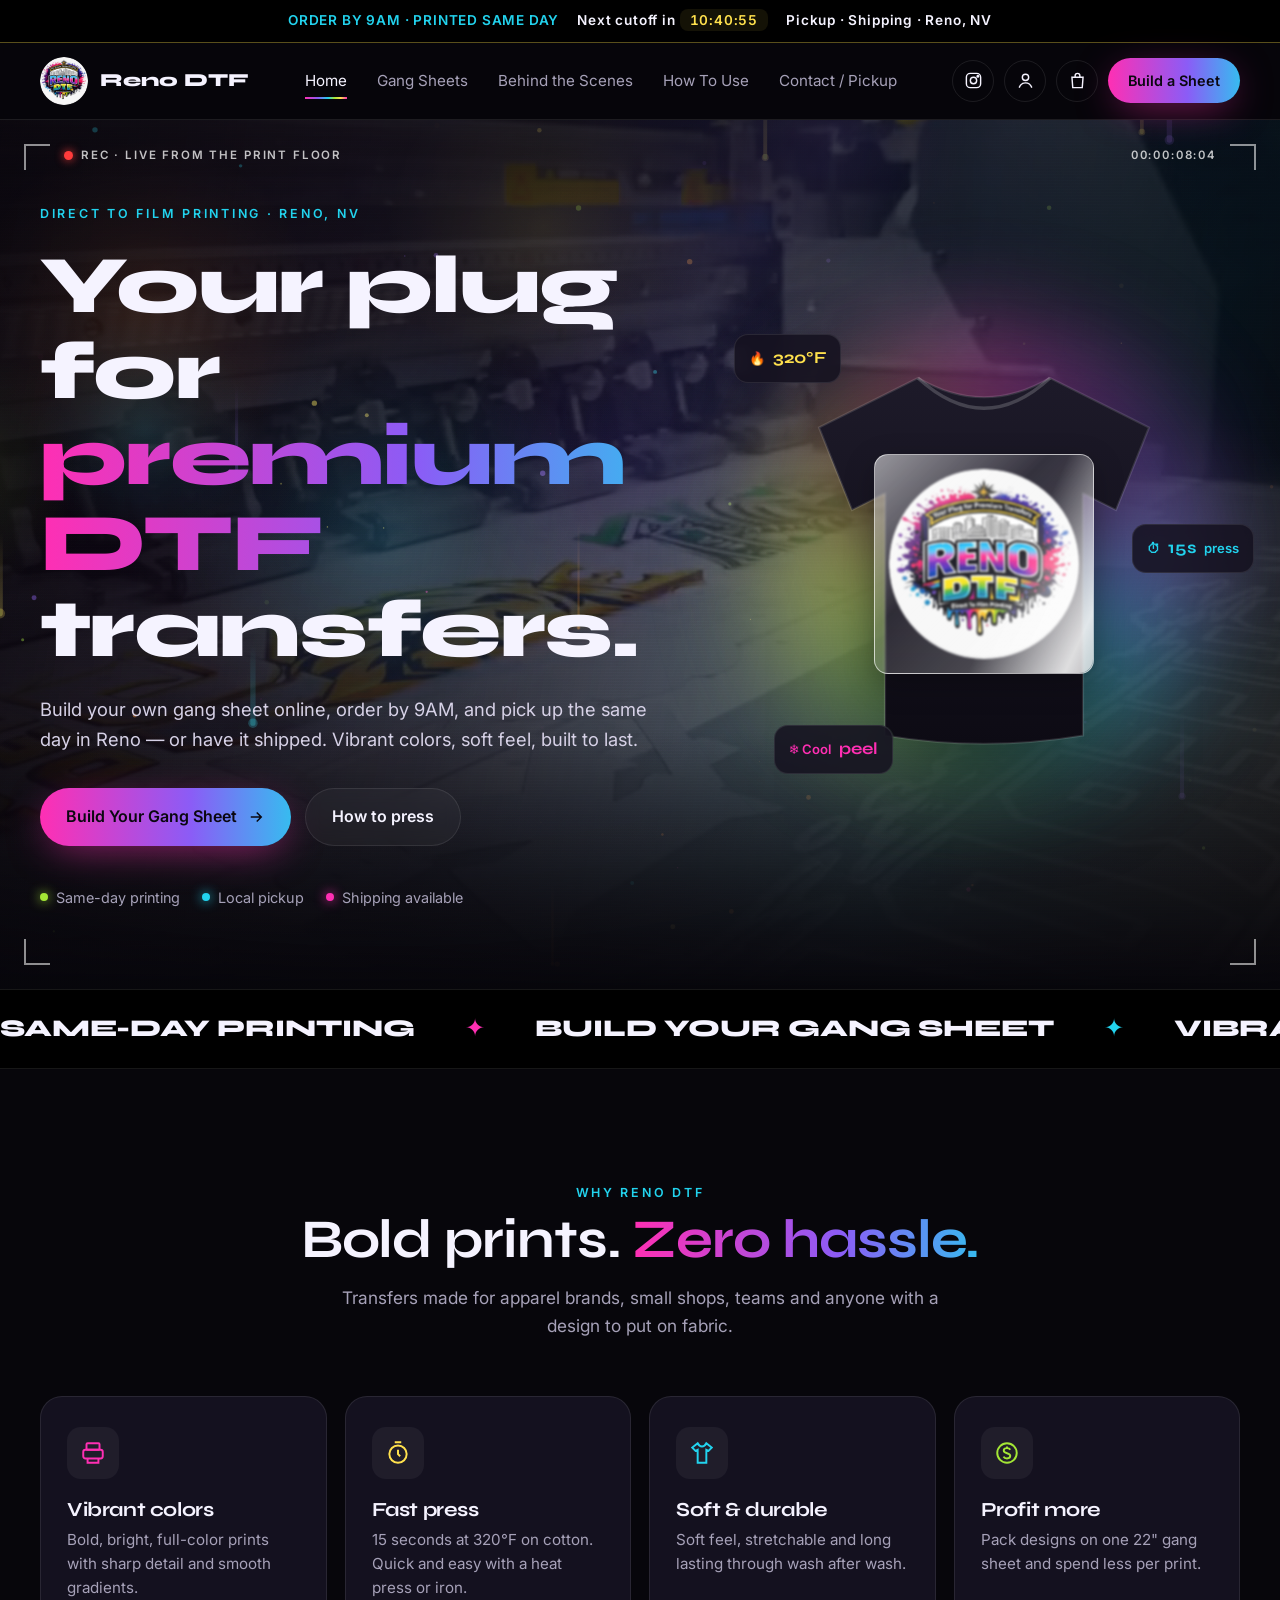
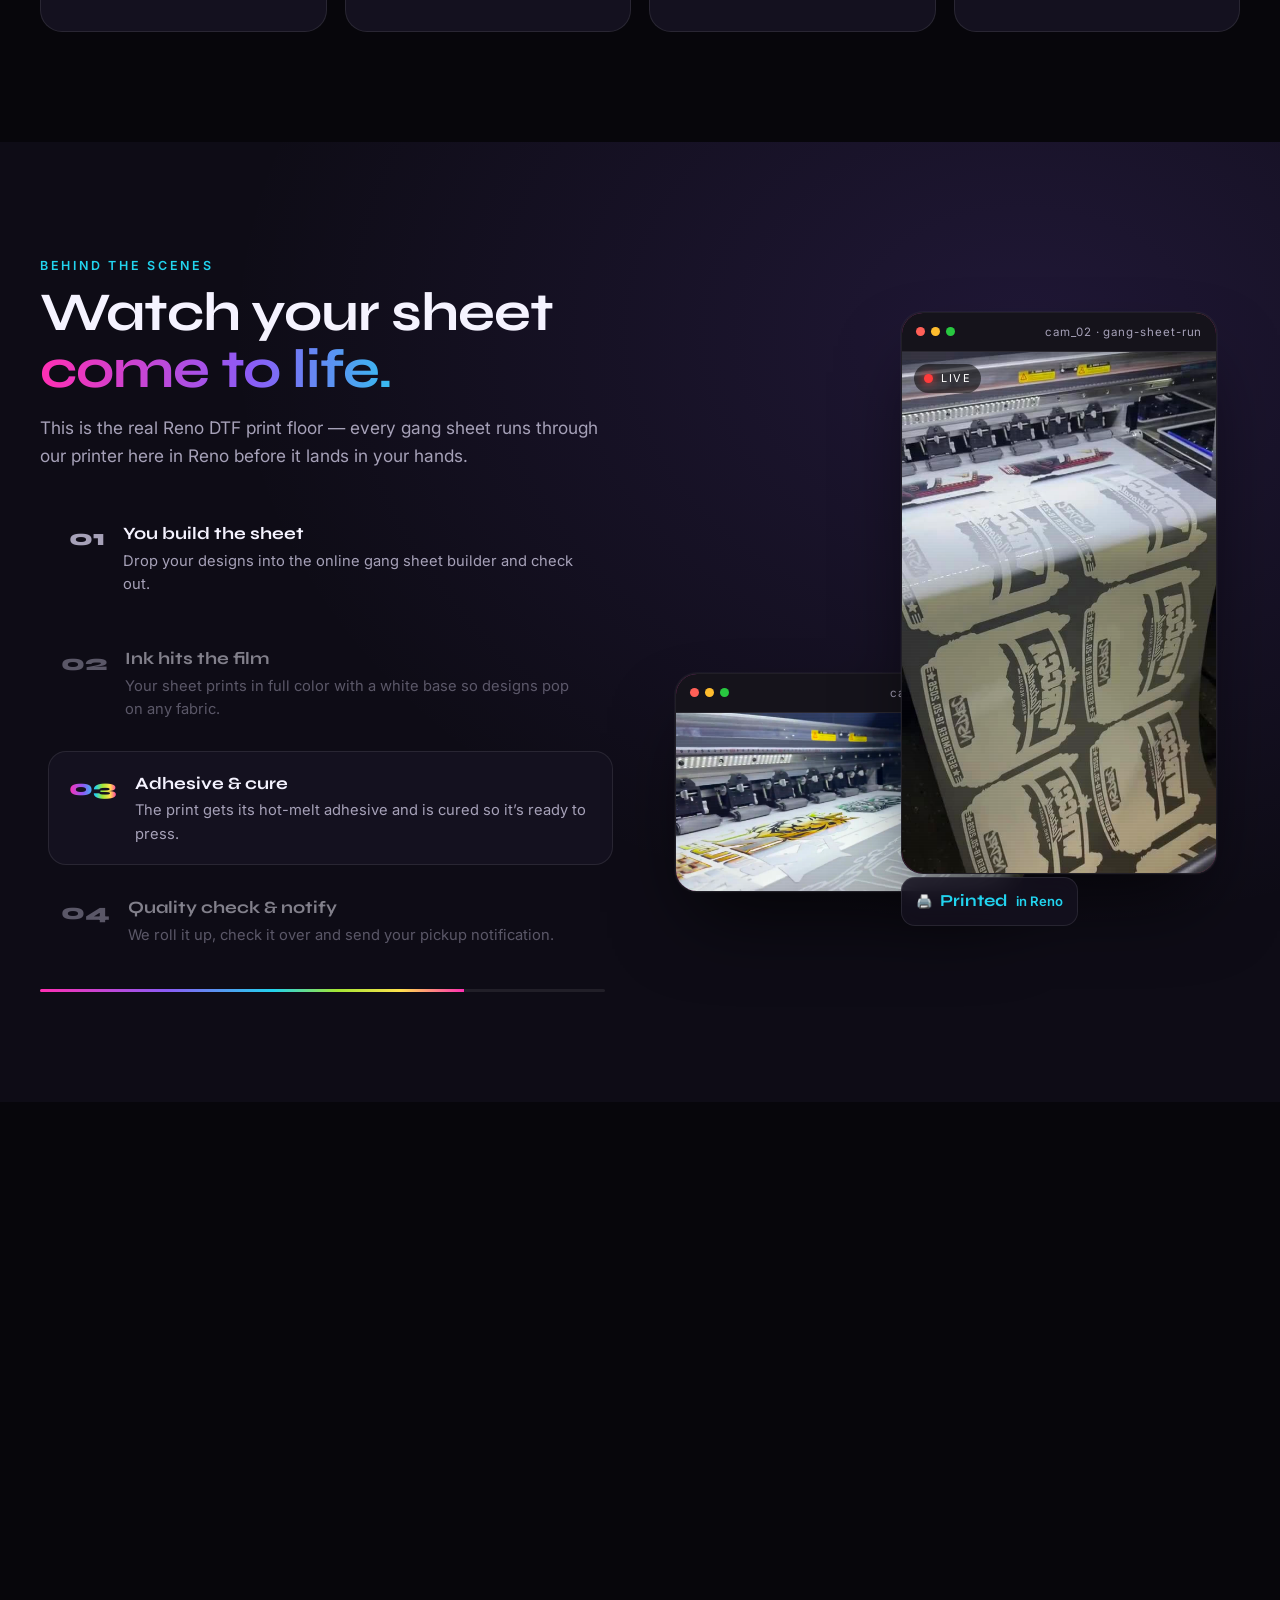
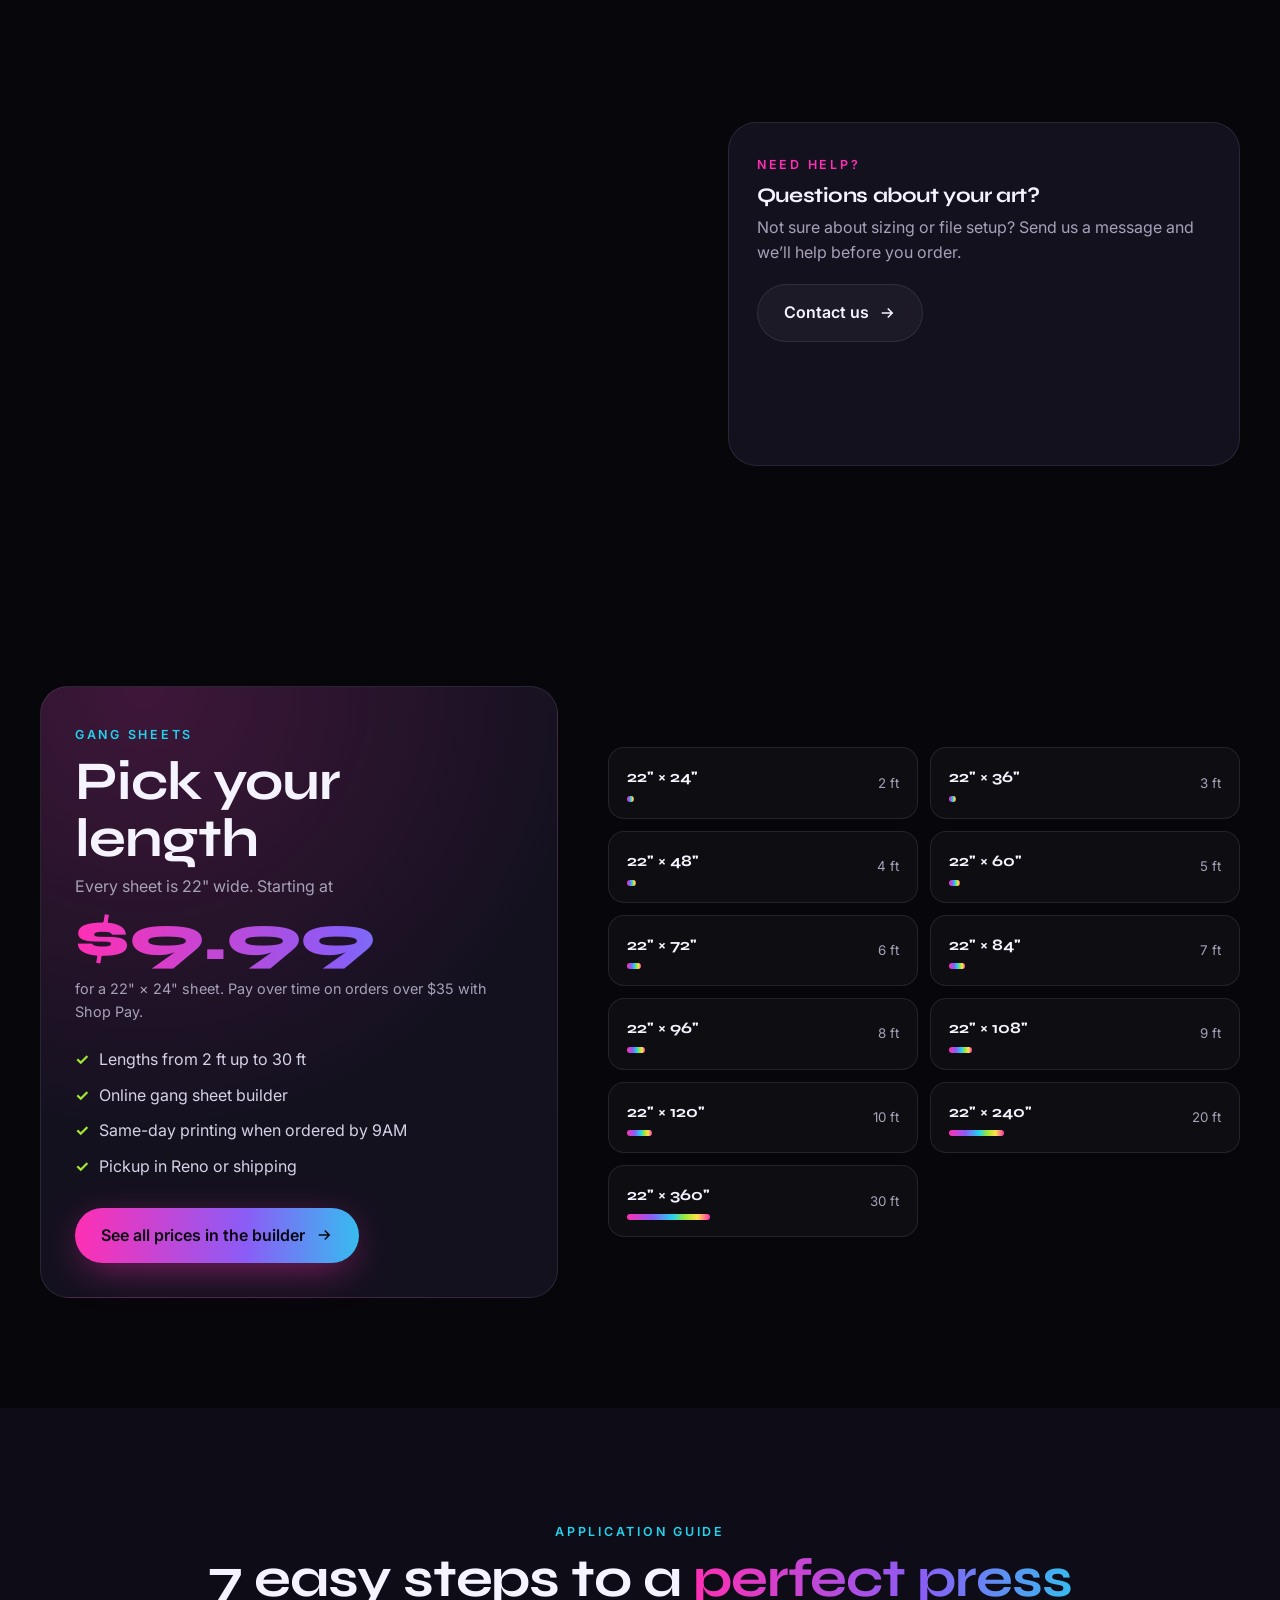
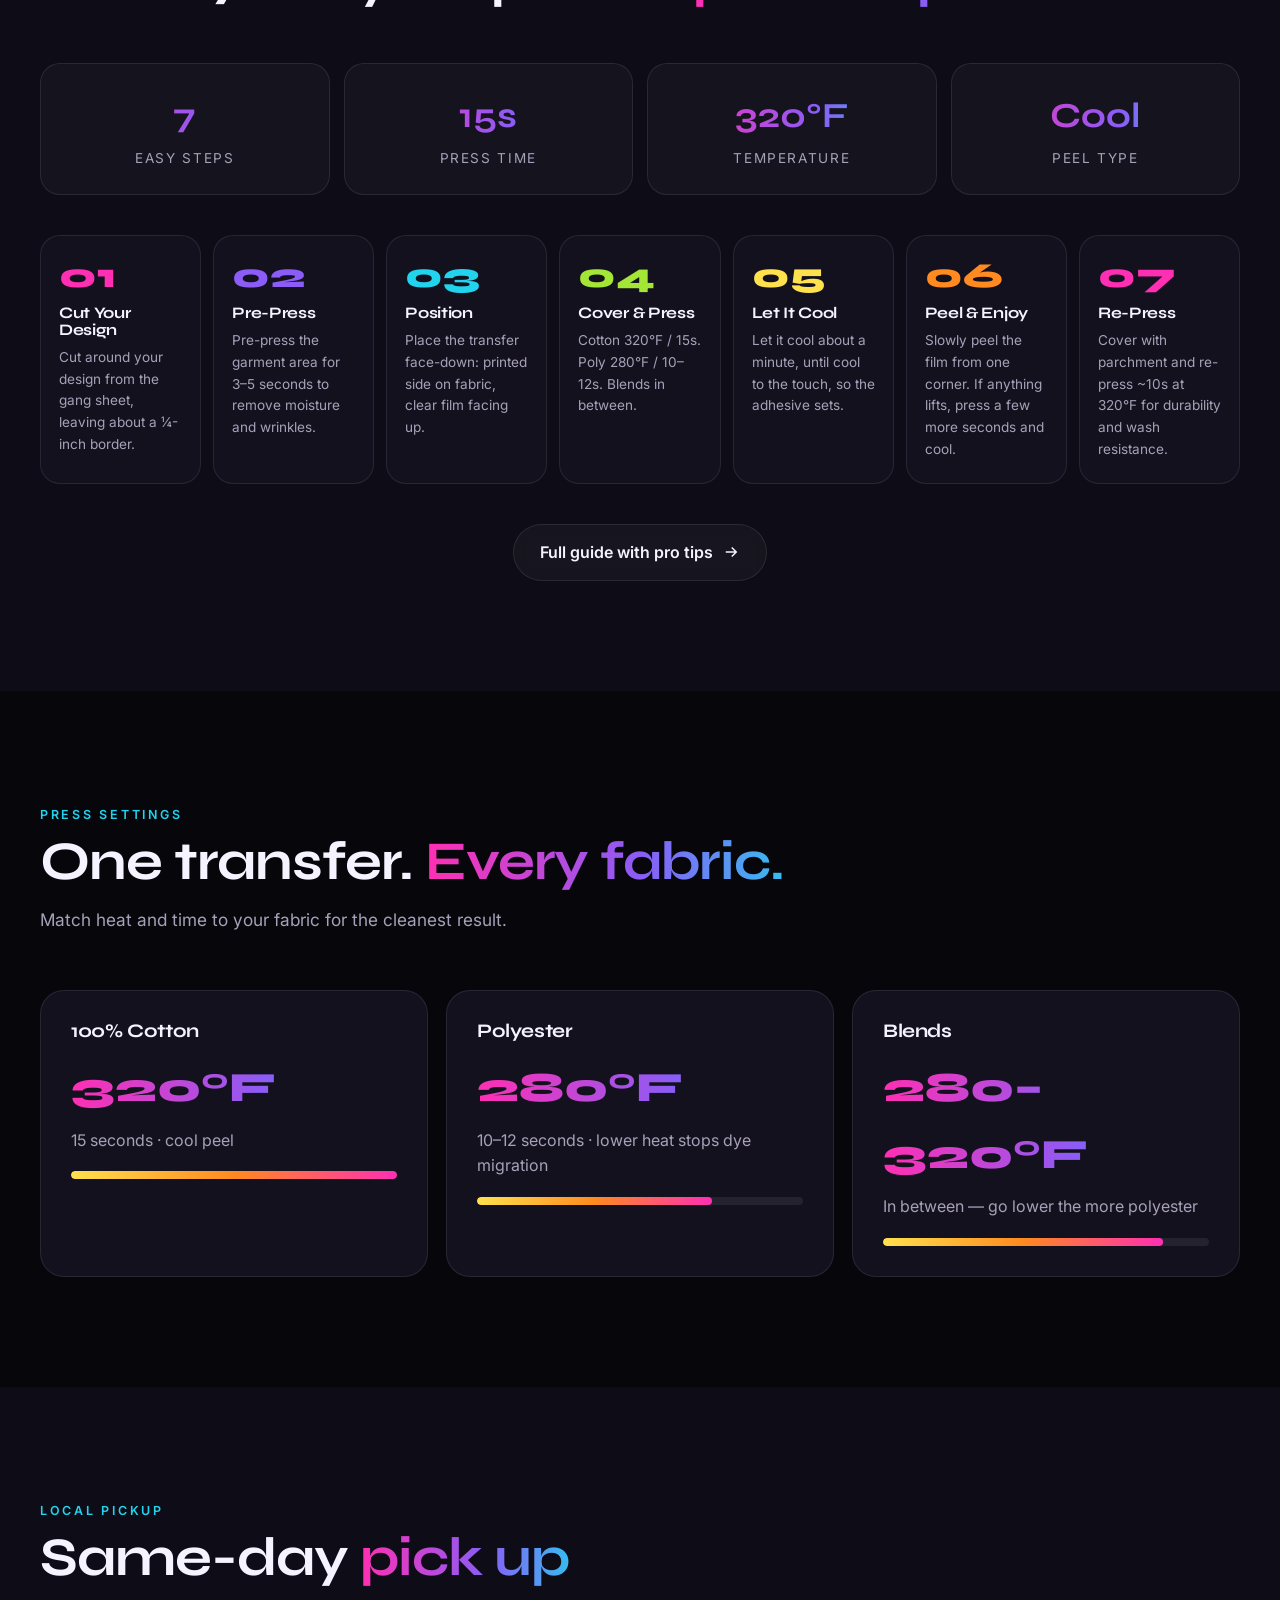
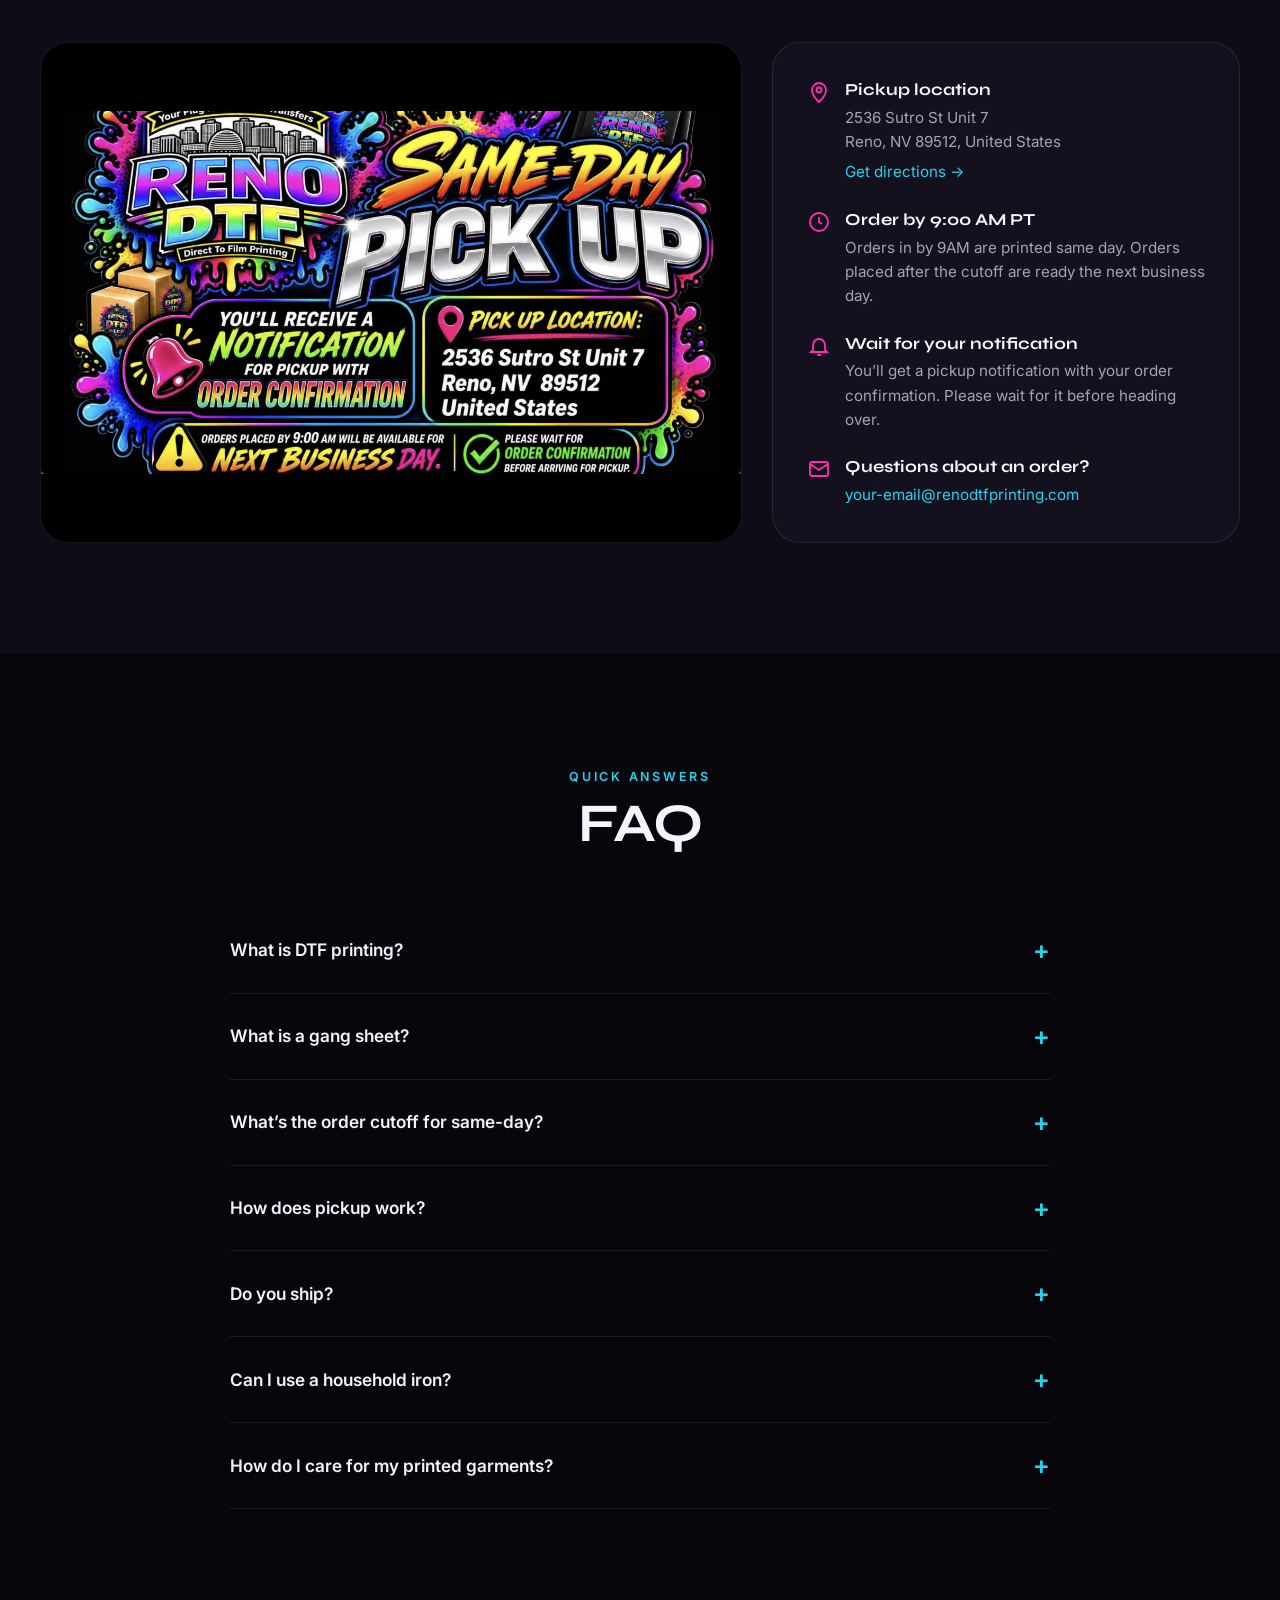
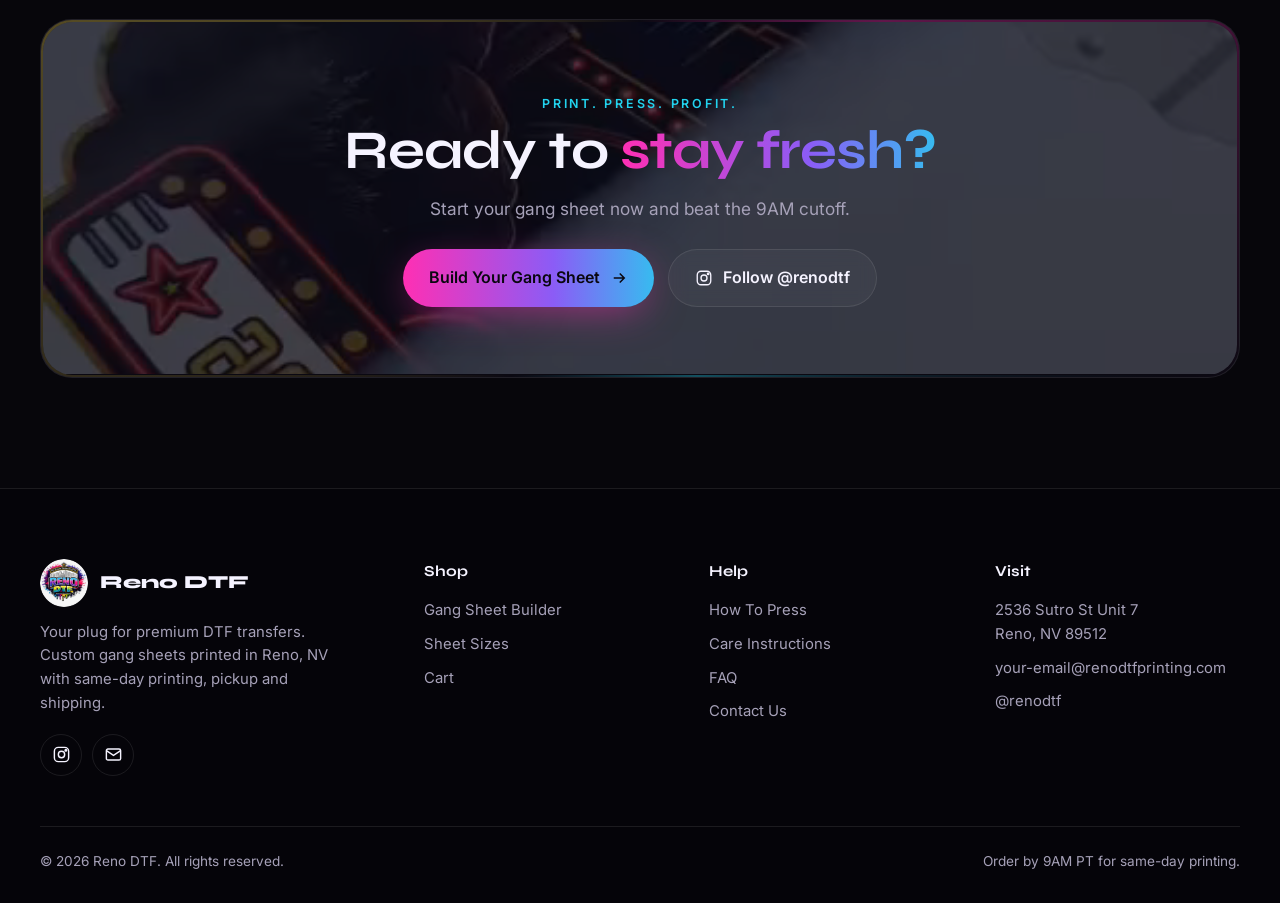
==== commit 7434983e: "Add looping print-floor video backgrounds and behind-the-scenes section - Hero, How To Use and Conta" ====
--- a/index.html
+++ b/index.html
@@ -15,7 +15,7 @@
 <link href="https://fonts.googleapis.com/css2?family=Inter:wght@400;500;600;700&family=Syne:wght@600;700;800&display=swap" rel="stylesheet">
 <link rel="stylesheet" href="/css/style.css">
 <script type="application/ld+json">
-{"@context":"https://schema.org","@type":"LocalBusiness","name":"Reno DTF","description":"Custom DTF transfers and gang sheets in Reno, NV with same-day printing, pickup and shipping.","url":"https://www.renodtfprinting.com","image":"https://www.renodtfprinting.com/assets/img/logo.png","address":{"@type":"PostalAddress","streetAddress":"2536 Sutro St Unit 7","addressLocality":"Reno","addressRegion":"NV","postalCode":"89512","addressCountry":"US"},"sameAs":["https://www.instagram.com/renodtf/"]}
+{"@context":"https://schema.org","@type":"LocalBusiness","name":"Reno DTF","description":"Custom DTF transfers and gang sheets in Reno, NV with same-day printing, pickup and shipping.","url":"https://www.renodtfprinting.com","image":"https://www.renodtfprinting.com/assets/img/logo.png","video":"https://www.renodtfprinting.com/assets/video/print-floor.mp4","address":{"@type":"PostalAddress","streetAddress":"2536 Sutro St Unit 7","addressLocality":"Reno","addressRegion":"NV","postalCode":"89512","addressCountry":"US"},"sameAs":["https://www.instagram.com/renodtf/"]}
 </script>
 </head>
 <body>
@@ -26,7 +26,7 @@
 </div></div>
 <header class="header"><nav class="nav container" aria-label="Main">
   <a class="brand" href="/"><img src="/assets/img/logo.png" alt="Reno DTF logo" width="48" height="48">Reno DTF</a>
-  <div class="nav-links"><a href="/" class="active">Home</a><a href="/#order">Gang Sheets</a><a href="/how-to-use.html">How To Use</a><a href="/contact.html">Contact / Pickup</a></div>
+  <div class="nav-links"><a href="/" class="active">Home</a><a href="/#order">Gang Sheets</a><a href="/#behind-the-scenes">Behind the Scenes</a><a href="/how-to-use.html">How To Use</a><a href="/contact.html">Contact / Pickup</a></div>
   <div class="nav-actions">
     <a class="icon-btn" data-ig aria-label="Instagram"><svg viewBox="0 0 24 24" fill="none" stroke="currentColor" stroke-width="1.8"><rect x="3" y="3" width="18" height="18" rx="5"/><circle cx="12" cy="12" r="4"/><circle cx="17.5" cy="6.5" r="1" fill="currentColor"/></svg></a>
     <a class="icon-btn" data-shop="login" aria-label="Sign in with Shop"><svg viewBox="0 0 24 24" fill="none" stroke="currentColor" stroke-width="1.8"><circle cx="12" cy="8" r="4"/><path d="M4 21c1.5-4 4.5-6 8-6s6.5 2 8 6"/></svg></a>
@@ -35,10 +35,21 @@
     <button class="icon-btn menu-toggle" aria-label="Open menu" aria-expanded="false"><svg viewBox="0 0 24 24" fill="none" stroke="currentColor" stroke-width="1.8"><path d="M4 7h16M4 12h16M4 17h16"/></svg></button>
   </div>
 </nav></header>
-<div class="mobile-menu"><a href="/" class="active">Home</a><a href="/#order">Gang Sheets</a><a href="/how-to-use.html">How To Use</a><a href="/contact.html">Contact / Pickup</a><a class="btn btn-primary" data-shop="builder">Build Your Gang Sheet</a><a class="btn btn-shop" data-shop="login">Sign in with Shop</a></div>
+<div class="mobile-menu"><a href="/" class="active">Home</a><a href="/#order">Gang Sheets</a><a href="/#behind-the-scenes">Behind the Scenes</a><a href="/how-to-use.html">How To Use</a><a href="/contact.html">Contact / Pickup</a><a class="btn btn-primary" data-shop="builder">Build Your Gang Sheet</a><a class="btn btn-shop" data-shop="login">Sign in with Shop</a></div>
 <main id="main">
 <section class="hero">
+  <div class="video-bg" aria-hidden="true">
+    <video class="bg-video" autoplay muted loop playsinline preload="auto" poster="/assets/video/print-floor-poster.jpg">
+      <source src="/assets/video/print-floor.webm" type="video/webm">
+      <source src="/assets/video/print-floor.mp4" type="video/mp4">
+    </video>
+    <div class="video-tint"></div><div class="scanlines"></div><div class="scan-beam"></div>
+  </div>
   <canvas id="ink-canvas" aria-hidden="true"></canvas>
+  <div class="viewfinder" aria-hidden="true"><i></i><i></i><i></i><i></i>
+    <span class="rec"><b></b>REC · LIVE FROM THE PRINT FLOOR</span>
+    <span class="tc" data-timecode>00:00:00:00</span>
+  </div>
   <div class="container hero-grid">
     <div>
       <span class="eyebrow">Direct To Film Printing · Reno, NV</span>
@@ -80,7 +91,47 @@
   </div>
 </section>
 
-<section id="order" style="padding-top:20px">
+<section id="behind-the-scenes" class="bts">
+  <div class="container bts-grid">
+    <div class="bts-copy">
+      <span class="eyebrow">Behind the scenes</span>
+      <h2>Watch your sheet <span class="grad-text">come to life.</span></h2>
+      <p class="lead">This is the real Reno DTF print floor — every gang sheet runs through our printer here in Reno before it lands in your hands.</p>
+      <ol class="process" data-process>
+        <li class="active"><span class="p-num">01</span><div><h4>You build the sheet</h4><p>Drop your designs into the online gang sheet builder and check out.</p></div></li>
+        <li><span class="p-num">02</span><div><h4>Ink hits the film</h4><p>Your sheet prints in full color with a white base so designs pop on any fabric.</p></div></li>
+        <li><span class="p-num">03</span><div><h4>Adhesive & cure</h4><p>The print gets its hot-melt adhesive and is cured so it’s ready to press.</p></div></li>
+        <li><span class="p-num">04</span><div><h4>Quality check & notify</h4><p>We roll it up, check it over and send your pickup notification.</p></div></li>
+      </ol>
+      <div class="process-bar"><span data-process-bar></span></div>
+    </div>
+    <div class="bts-media">
+      <div class="monitor">
+        <div class="monitor-top"><span></span><span></span><span></span><em>cam_02 · gang-sheet-run</em></div>
+        <div class="monitor-screen">
+          <video autoplay muted loop playsinline preload="metadata" poster="/assets/video/gang-sheet-run-poster.jpg" data-bts-video>
+            <source src="/assets/video/gang-sheet-run.webm" type="video/webm"><source src="/assets/video/gang-sheet-run.mp4" type="video/mp4">
+          </video>
+          <div class="scanlines"></div>
+          <span class="rec small"><b></b>LIVE</span>
+        </div>
+      </div>
+      <div class="monitor monitor-alt">
+        <div class="monitor-top"><span></span><span></span><span></span><em>cam_01 · print head</em></div>
+        <div class="monitor-screen">
+          <video autoplay muted loop playsinline preload="metadata" poster="/assets/video/print-floor-poster.jpg">
+            <source src="/assets/video/print-floor.webm" type="video/webm">
+            <source src="/assets/video/print-floor.mp4" type="video/mp4">
+          </video>
+          <div class="scanlines"></div>
+        </div>
+      </div>
+      <div class="press-tag t2 bts-tag">🖨️ <b>Printed</b> in Reno</div>
+    </div>
+  </div>
+</section>
+
+<section id="order">
   <div class="container">
     <div class="section-head reveal"><span class="eyebrow">Start an order</span><h2>Build it. Print it. <span class="grad-text">Press it.</span></h2></div>
     <div class="paths">
@@ -168,7 +219,7 @@
 
 <section style="padding-top:0">
   <div class="container">
-    <div class="cta-band reveal">
+    <div class="cta-band reveal"><video class="cta-video" autoplay muted loop playsinline preload="none" poster="/assets/video/gang-sheet-run-poster.jpg" aria-hidden="true"><source src="/assets/video/gang-sheet-run.webm" type="video/webm"><source src="/assets/video/gang-sheet-run.mp4" type="video/mp4"></video>
       <span class="eyebrow">Print. Press. Profit.</span>
       <h2>Ready to <span class="grad-text">stay fresh?</span></h2>
       <p class="lead" style="margin-inline:auto">Start your gang sheet now and beat the 9AM cutoff.</p>
--- a/css/style.css
+++ b/css/style.css
@@ -73,8 +73,8 @@
 
 /* ============ Hero ============ */
 .hero{min-height:calc(100vh - 116px);display:flex;align-items:center;padding:80px 0;overflow:hidden}
-#ink-canvas{position:absolute;inset:0;width:100%;height:100%;z-index:0;opacity:.85}
-.hero::after{content:"";position:absolute;inset:0;background:radial-gradient(ellipse at 30% 50%,transparent 0%,rgba(7,6,11,.55) 70%),linear-gradient(to bottom,transparent 70%,var(--bg));z-index:1;pointer-events:none}
+#ink-canvas{position:absolute;inset:0;width:100%;height:100%;z-index:1;opacity:.55;mix-blend-mode:screen;pointer-events:none}
+.hero::after{z-index:1;content:"";position:absolute;inset:0;background:radial-gradient(ellipse at 30% 50%,transparent 0%,rgba(7,6,11,.55) 70%),linear-gradient(to bottom,transparent 70%,var(--bg));z-index:1;pointer-events:none}
 .hero-grid{position:relative;z-index:2;display:grid;grid-template-columns:1.1fr .9fr;gap:60px;align-items:center}
 .hero h1{font-size:clamp(2.8rem,6.4vw,5.6rem);font-weight:800;margin:18px 0 22px}
 .hero h1 .line{display:block;overflow:hidden}
@@ -256,7 +256,80 @@
 .toast{position:fixed;bottom:24px;left:50%;transform:translate(-50%,120px);opacity:0;background:var(--card);border:1px solid var(--line);padding:14px 22px;border-radius:14px;z-index:100;transition:transform .5s var(--ease),opacity .5s;font-size:.92rem}
 .toast.show{transform:translate(-50%,0);opacity:1}
 
+
+/* ============ Video backgrounds ============ */
+.video-bg{position:absolute;inset:0;z-index:0;overflow:hidden;background:#000}
+.bg-video{width:100%;height:100%;object-fit:cover;transform:scale(1.08);filter:saturate(1.25) contrast(1.08) brightness(.75);animation:slowzoom 22s ease-in-out infinite alternate}
+@keyframes slowzoom{to{transform:scale(1.18) translateX(-2%)}}
+.video-tint{position:absolute;inset:0;background:
+  linear-gradient(100deg,rgba(7,6,11,.92) 0%,rgba(7,6,11,.7) 38%,rgba(7,6,11,.25) 70%,rgba(7,6,11,.55) 100%),
+  linear-gradient(120deg,rgba(255,47,179,.28),rgba(139,92,246,.18) 40%,rgba(34,211,238,.22) 75%,rgba(255,225,77,.15));
+  mix-blend-mode:normal}
+.scanlines{position:absolute;inset:0;pointer-events:none;background:repeating-linear-gradient(to bottom,rgba(255,255,255,.035) 0 1px,transparent 1px 3px);mix-blend-mode:overlay}
+.scan-beam{position:absolute;left:0;right:0;height:22%;top:-25%;background:linear-gradient(to bottom,transparent,rgba(34,211,238,.10),rgba(255,47,179,.08),transparent);animation:beam 7s linear infinite;pointer-events:none}
+@keyframes beam{to{top:110%}}
+.page-hero .video-tint{background:linear-gradient(90deg,rgba(7,6,11,.92),rgba(7,6,11,.55)),linear-gradient(120deg,rgba(255,47,179,.25),rgba(34,211,238,.2))}
+.page-hero .bg-video{filter:saturate(1.2) brightness(.55)}
+
+/* Viewfinder overlay (camera frame) */
+.viewfinder{position:absolute;inset:24px;z-index:2;pointer-events:none;font:600 .72rem/1 "Inter",monospace;letter-spacing:.16em;color:rgba(255,255,255,.75)}
+.viewfinder i{position:absolute;width:26px;height:26px;border:2px solid rgba(255,255,255,.55)}
+.viewfinder i:nth-child(1){top:0;left:0;border-right:0;border-bottom:0}
+.viewfinder i:nth-child(2){top:0;right:0;border-left:0;border-bottom:0}
+.viewfinder i:nth-child(3){bottom:0;left:0;border-right:0;border-top:0}
+.viewfinder i:nth-child(4){bottom:0;right:0;border-left:0;border-top:0}
+.rec{position:absolute;top:6px;left:40px;display:flex;align-items:center;gap:8px}
+.rec b{width:9px;height:9px;border-radius:50%;background:#ff3b3b;box-shadow:0 0 10px #ff3b3b;animation:pulse 1.2s infinite}
+.tc{position:absolute;top:6px;right:40px;font-variant-numeric:tabular-nums}
+
+/* ============ Behind the scenes ============ */
+.bts{background:radial-gradient(ellipse at 80% 20%,rgba(139,92,246,.14),transparent 55%),var(--bg-2);overflow:hidden}
+.bts-grid{display:grid;grid-template-columns:1fr 1fr;gap:70px;align-items:center}
+.process{list-style:none;display:grid;gap:10px;margin:32px 0 22px}
+.process li{display:flex;gap:18px;padding:18px 20px;border-radius:18px;border:1px solid transparent;transition:all .5s var(--ease);opacity:.5;cursor:default}
+.process li.active{opacity:1;background:var(--card);border-color:var(--line);transform:translateX(8px)}
+.p-num{font-family:var(--font-display);font-weight:800;font-size:1.4rem;color:var(--muted);transition:color .4s}
+.process li.active .p-num{background:var(--grad);-webkit-background-clip:text;background-clip:text;color:transparent}
+.process h4{font-family:var(--font-display);font-size:1.08rem;margin-bottom:2px}
+.process p{color:var(--muted);font-size:.92rem}
+.process-bar{height:3px;border-radius:3px;background:rgba(255,255,255,.08);overflow:hidden}
+.process-bar span{display:block;height:100%;width:25%;background:var(--grad);transition:width .8s var(--ease)}
+.bts-media{position:relative;height:620px}
+.monitor{position:absolute;border-radius:22px;overflow:hidden;background:#0b0912;border:1px solid var(--line);box-shadow:0 40px 80px -20px rgba(0,0,0,.7),0 0 0 1px rgba(255,255,255,.04)}
+.monitor:first-child{width:56%;right:4%;top:0;aspect-ratio:9/16;max-height:620px;z-index:2;animation:float 8s ease-in-out infinite}
+.monitor-alt{width:62%;left:0;bottom:40px;aspect-ratio:16/10;z-index:1;animation:float 9s ease-in-out infinite;animation-delay:-3s}
+.monitor::before{content:"";position:absolute;inset:-1px;border-radius:inherit;padding:1px;background:var(--grad);-webkit-mask:linear-gradient(#000 0 0) content-box,linear-gradient(#000 0 0);-webkit-mask-composite:xor;mask-composite:exclude;opacity:.6;z-index:3;pointer-events:none}
+.monitor-top{display:flex;align-items:center;gap:6px;padding:10px 14px;background:rgba(255,255,255,.04);border-bottom:1px solid var(--line);font-size:.72rem;color:var(--muted)}
+.monitor-top span{width:9px;height:9px;border-radius:50%;background:#ff5f57}
+.monitor-top span:nth-child(2){background:#febc2e}.monitor-top span:nth-child(3){background:#28c840}
+.monitor-top em{margin-left:auto;font-style:normal;letter-spacing:.08em}
+.monitor-screen{position:relative;height:calc(100% - 37px)}
+.monitor-screen video{width:100%;height:100%;object-fit:cover;filter:saturate(1.15) contrast(1.05)}
+.rec.small{top:12px;left:12px;font-size:.68rem;letter-spacing:.14em;background:rgba(0,0,0,.55);padding:6px 10px;border-radius:999px;color:#fff}
+.press-tag.bts-tag{top:auto;bottom:6px;right:auto;left:40%;z-index:3}
+
+/* CTA with video */
+.cta-video{position:absolute;inset:2px;width:calc(100% - 4px);height:calc(100% - 4px);object-fit:cover;border-radius:30px;z-index:1;opacity:.28;filter:saturate(1.3)}
+.cta-band::after{z-index:0}
+.cta-band > *:not(.cta-video){z-index:2}
+
+@media (max-width:900px){
+  .bts-grid{grid-template-columns:1fr;gap:40px}
+  .bts-media{height:560px;max-width:520px;margin-inline:auto;width:100%}
+  .viewfinder{inset:12px}
+  .rec{left:32px}.tc{right:32px}
+}
+@media (max-width:560px){
+  .bts-media{height:480px}
+  .process li.active{transform:none}
+  .tc{display:none}
+  .rec{font-size:.62rem}
+}
+
 /* ============ Responsive ============ */
+@media (max-width:1180px){
+  .nav-links{gap:20px;font-size:.9rem}
+}
 @media (max-width:1080px){
   .steps{grid-template-columns:repeat(4,1fr)}
   .feature-grid{grid-template-columns:repeat(2,1fr)}
